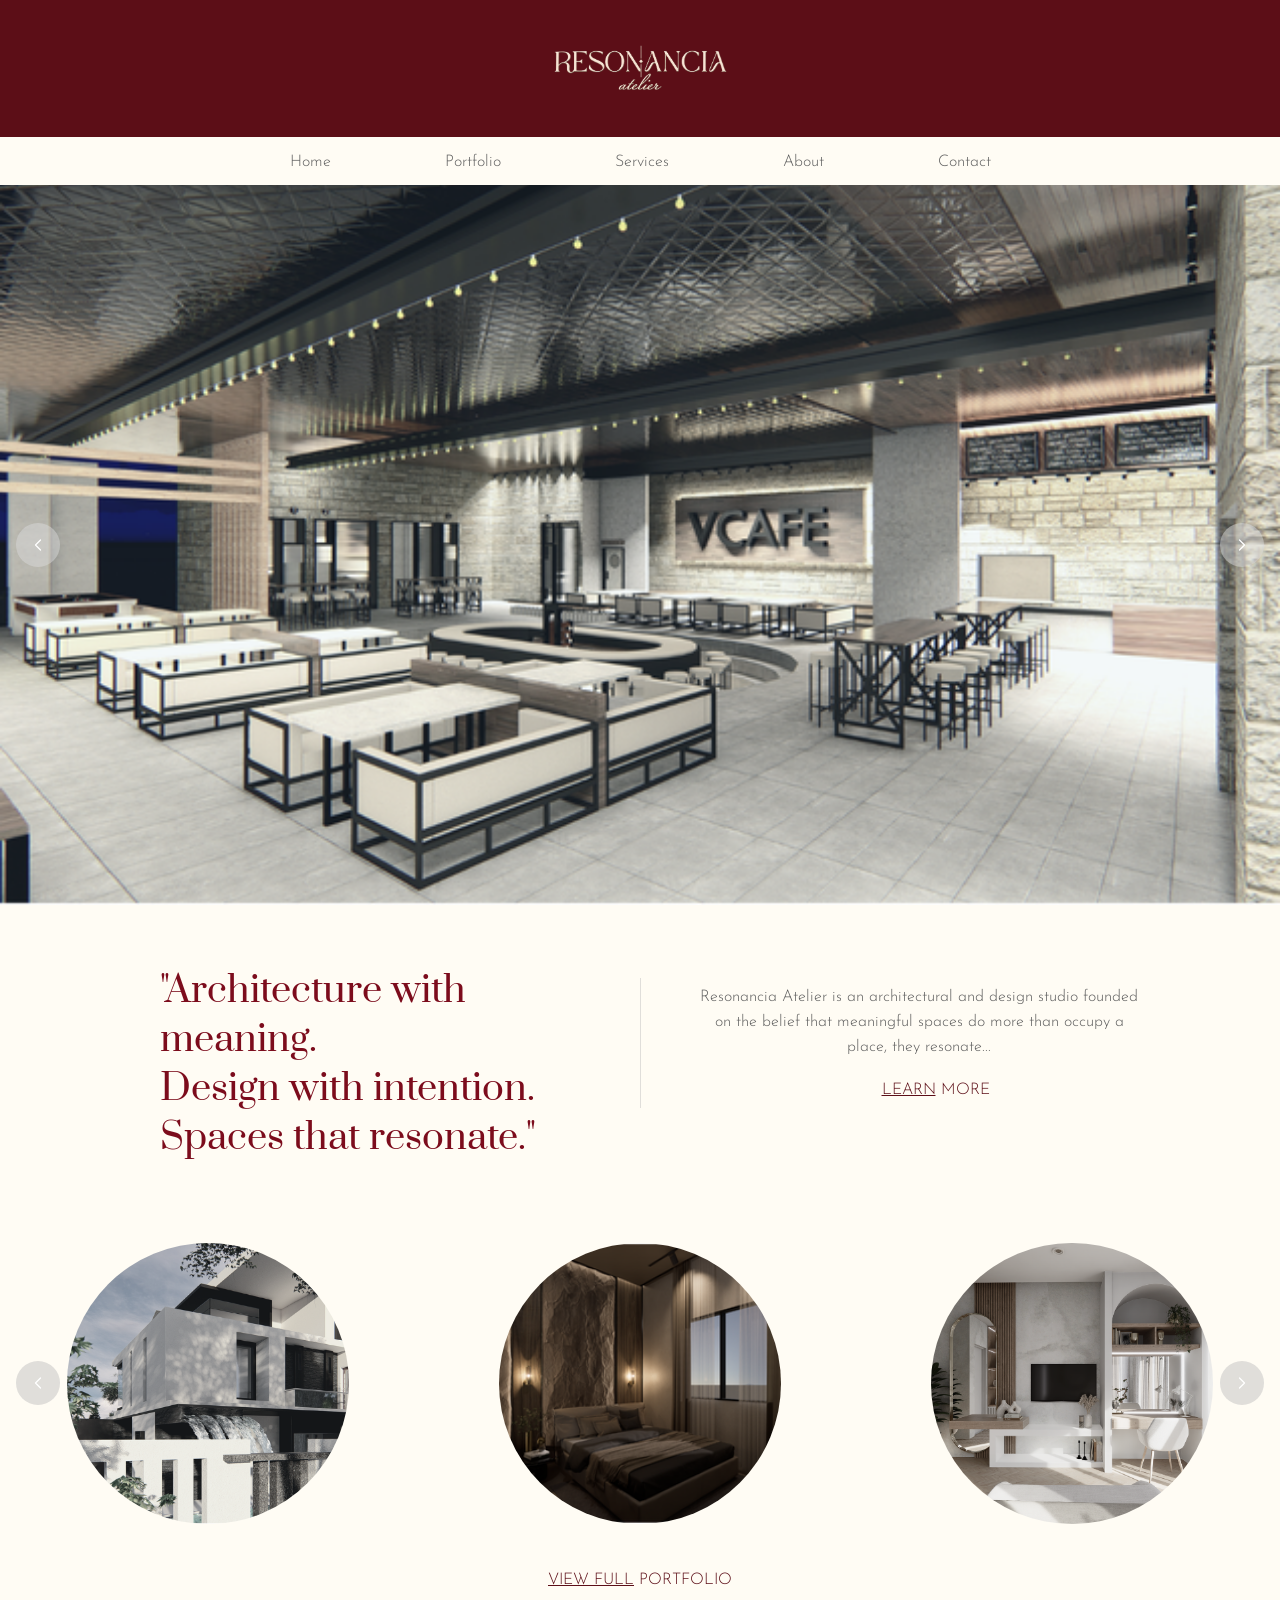
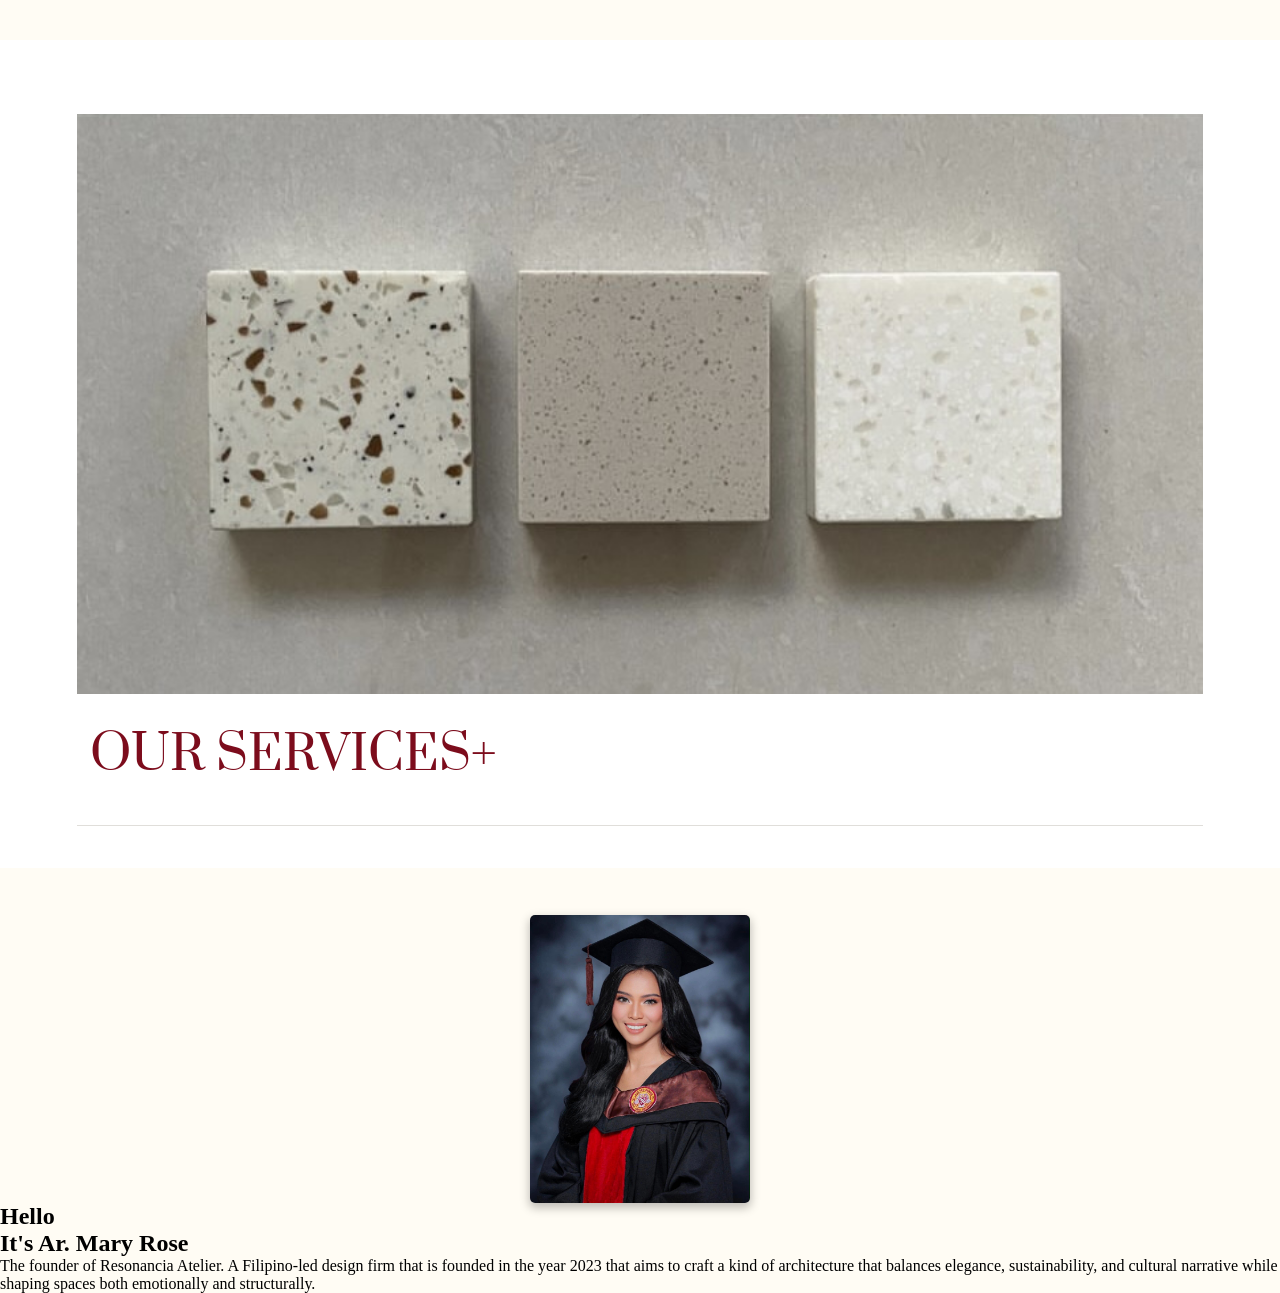
==== index.html @ ed0855c8 "Fix services padding and add index page about section structure" ====
<!DOCTYPE html>
<html lang="en">
  <head>
    <meta charset="UTF-8">
    <meta name="viewport" content="width=device-width, initial-scale=1.0">
    <link rel="preconnect" href="https://fonts.googleapis.com">
    <link rel="preconnect" href="https://fonts.gstatic.com" crossorigin>
    <link href="https://fonts.googleapis.com/css2?family=Josefin+Sans:ital,wght@0,100..700;1,100..700&family=Prata&display=swap" rel="stylesheet">
    <link rel="stylesheet" href="css/styles.css">
    <title>Resonancia Atelier</title>
  </head>
  <body>
      <header class="site-header">
        <div class="header-logo">
          <button class="nav-toggle" id="navToggle" aria-label="Open menu" aria-expanded="false">
            <span class="nav-toggle__bar"></span>
            <span class="nav-toggle__bar"></span>
            <span class="nav-toggle__bar"></span>
          </button>

          <img src="img/logo.png" alt="Resonancia Atelier" class="headerLogo">
        </div>

        <!-- Desktop nav row, hidden on mobile -->
        <nav class="site-nav" aria-label="Main navigation">
          <ul class="navList">
            <li><a href="index.html" aria-current="page">Home</a></li>
            <li><a href="portfolio.html">Portfolio</a></li>
            <li><a href="services.html">Services</a></li>
            <li><a href="about.html">About</a></li>
            <li><a href="contact.html">Contact</a></li>
          </ul>
        </nav>
      </header>

      <!-- Mobile overlay menu, hidden until opened -->
      <div class="mobile-nav" id="mobileNav">
        <button class="mobile-nav__close" id="navClose" aria-label="Close menu">&times;</button>
        <ul class="mobile-nav__list">
          <li><a href="index.html">Home</a></li>
          <li><a href="portfolio.html">Portfolio</a></li>
          <li><a href="services.html">Services</a></li>
          <li><a href="about.html">About</a></li>
          <li><a href="contact.html">Contact</a></li>
        </ul>
      </div>

      <main>
        <!-- Hero section -->
         <section class="hero">
            <div class="hero__slider" id="heroSlider">
              <img src="img/hero1.png" alt="Modern Cafe Design" class="hero__slide hero__slide--active">
              <img src="img/hero2.png" alt="Modern House Outside View" class="hero__slide">
              <img src="img/hero3.png" alt="Modern House Outside View With 3 Cars" class="hero__slide">

              <button class="hero__arrow hero__arrow--prev" id="prevSlide" aria-label="Previous slide">
                <svg viewBox="0 0 24 24" fill="none" xmlns="http://www.w3.org/2000/svg">
                  <path d="M15 18L9 12L15 6" stroke="currentColor" stroke-width="1.5" stroke-linecap="round" stroke-linejoin="round"/>
                </svg>
              </button>

              <button class="hero__arrow hero__arrow--next" id="nextSlide" aria-label="Next slide">
                <svg viewBox="0 0 24 24" fill="none" xmlns="http://www.w3.org/2000/svg">
                  <path d="M9 6L15 12L9 18" stroke="currentColor" stroke-width="1.5" stroke-linecap="round" stroke-linejoin="round"/>
                </svg>
              </button>
            </div>
         </section>

         <!-- About intro section -->
          <section class="aboutIntro">
            <div class="intro__quote">
              <h1>"Architecture with meaning. <br>
                Design with intention. <br>
                Spaces that resonate."</h1>
            </div>
            
            <div class="intro__divider"></div>

            <div class="intro__description">
              <p>Resonancia Atelier is an architectural and design studio founded on the belief that meaningful spaces do more than occupy a place, they resonate...</p>
              <a href="about.html" class="intro__link"><span class="intro__link-underline">Learn</span>&nbsp;More</a>
            </div>
          </section>

          <!-- Main portfolio section -->
           <section class="mainPortfolio">
            <div class="mainPortfolio__slider">
              <button class="mainPortfolio__arrow mainPortfolio__arrow--prev" id="portfolioPrev" aria-label="Previous slide" type="button">
                <svg viewBox="0 0 24 24" fill="none" xmlns="http://www.w3.org/2000/svg" aria-hidden="true">
                  <path d="M15 18L9 12L15 6" stroke="currentColor" stroke-width="1.5" stroke-linecap="round" stroke-linejoin="round"/>
                </svg>
              </button>

              <div class="mainPortfolio__viewport">
                <ul class="mainPortfolio__track">
                  <li class="mainPortfolio__item"><img src="img/mainPortfolio-1.png" alt="Night themed office interior design"></li>
                  <li class="mainPortfolio__item"><img src="img/mainPortfolio-2.png" alt="Modern house exterior design"></li>
                  <li class="mainPortfolio__item"><img src="img/mainPortfolio-3.png" alt="Modern bedroom interior design"></li>
                  <li class="mainPortfolio__item"><img src="img/mainPortfolio-4.png" alt="Daylight master bedroom interior design"></li>
                  <li class="mainPortfolio__item"><img src="img/mainPorfolio-5.png" alt="Daylight kitchen interior design"></li>
                </ul>
              </div>

              <button class="mainPortfolio__arrow mainPortfolio__arrow--next"  id="portfolioNext" aria-label="Next slide" type="button">
                <svg viewBox="0 0 24 24" fill="none" xmlns="http://www.w3.org/2000/svg" aria-hidden="true">
                  <path d="M9 6L15 12L9 18" stroke="currentColor" stroke-width="1.5" stroke-linecap="round" stroke-linejoin="round"/>
                </svg>
              </button>

            </div>

            <div class="mainPortfolio__progress">
              <div class="mainPortfolio__progress-thumb"></div>
            </div>

            <a href="portfolio.html" class="mainPortfolio__link intro__link"><span class="intro__link-underline">View Full</span>&nbsp;Portfolio</a>
           </section>

           <!-- Index services section -->
          <section class="mainServices">
            <div class="mainServicesImageHolder">
              <img src="img/mainServices.png" alt="3 tile designs" class="mainServicesImg">
            </div>

            <div class="mainServicesHeading">
              <h1>OUR SERVICES+</h1>
              <div class="mainServicesLine"></div>
            </div>
          </section>

          <!-- about section -->
          <section class="mainAbout">
            <div class="mainAboutImageHolder">
              <img src="img/maryrosePortrait.jpg" alt="Mary Rose Samson Portrait Photo" class="mainAboutImg">
            </div>

            <div class="mainAbout__content">
              <h1>Hello</h1>
              <h2>It's Ar. Mary Rose</h2>
              <div class="mainAboutline"></div>
              <p>The founder of Resonancia Atelier. A Filipino-led design firm that is founded in the year 2023 that aims to craft a kind of architecture that balances elegance, sustainability, and cultural narrative while shaping spaces both emotionally and structurally.</p>
            </div>
          </section>

      </main>
      <script src="js/main.js"></script>
  </body>
</html>
---- css/styles.css ----
/* local email connecting */
/* another local email connection test */
:root {
  --Primary-Default: #5C0E17;
  --primary-light-hover: #7C0C1C;
  --Background-Secondary: #FFFCF4;
  --Background-Neutral: #F4F4F2;
  --Border-Divider: #E0DEDA;
  --Text-Heading: #7C0C1C;
  --Text-Body: #5C5C5C;
  --font-heading: 'Prata', serif;
  --font-body: 'Josefin Sans', sans-serif;

  --space-sm: 0.5rem;
  --space-md: 1rem;
  --space-lg: 2rem;
}

* {
  margin: 0;
  padding: 0;
  box-sizing: border-box;
}

/* Header */

.header-logo {
  background-color: var(--Primary-Default);
  width: 100%;
  height: 136.5px;
  display: flex;
  justify-content: center;
  align-items: center;
  position: relative; /* so the hamburger button can position against it */
}

.headerLogo {
  width: 180px;
  height: 60px;
  aspect-ratio: 3/1;
}

/* Hamburger button (mobile only) */
.nav-toggle {
  display: flex;
  flex-direction: column;
  justify-content: center;
  gap: 6px;
  width: 22px;
  height: 24px;
  background: none;
  border: none;
  cursor: pointer;
  position: absolute;
  left: 1.5rem;
}

.nav-toggle__bar {
  display: block;
  width: 100%;
  height: 2px;
  background-color: var(--Background-Secondary);
}

/* Desktop nav row: hidden on mobile, shown at tablet+ */
.navList {
  display: none;
  width: 100%;
  height: 48px;
  flex-direction: row;
  gap: 114px;
  justify-content: center;
  align-items: center;
  padding: 10px;
  background-color: var(--Background-Secondary);
}

.navList li {
  list-style-type: none;
}

.navList a {
  text-decoration: none;
  color: var(--Text-Body);
  font-family: var(--font-body);
  font-size: 16px;
  font-style: normal;
  font-weight: 300;
}

/* Mobile overlay menu */
.mobile-nav {
  display: none; /* toggled to flex by JS via .is-open */
  flex-direction: column;
  position: fixed;
  inset: 0;
  background-color: var(--Primary-Default);
  padding: var(--space-md);
  z-index: 100;
}

.mobile-nav.is-open {
  display: flex;
}

.mobile-nav__close {
  align-self: flex-end;
  background: none;
  border: none;
  color: var(--Background-Secondary);
  font-size: 2rem;
  cursor: pointer;
  line-height: 1;
}

.mobile-nav__list {
  list-style: none;
  margin-top: var(--space-md);
  display: flex;
  flex-direction: column;
  gap: var(--space-md);
}

.mobile-nav__list a {
  color: var(--Background-Secondary);
  text-decoration: none;
  font-family: var(--font-body);
  font-size: 1.5rem;
  font-weight: 300;
  border-bottom: 1px solid rgba(255, 252, 244, 0.3);
  padding-bottom: 0.5rem;
  display: block;
}

/* Tablet and Desktop Nav*/
@media (min-width: 768px) {
  .nav-toggle {
    display: none;
  }

  .navList {
    display: flex;
  }

  .mobile-nav {
    display: none !important;
  }
}

/* Hero Section */
.hero {
  display: none;
}

@media (min-width: 768px) {
  .hero {
    display: block;
  }
}

.hero__slider {
  position: relative;
  width: 100%;
  aspect-ratio: 16 / 9;
  overflow: hidden;
}

.hero__slide {
  position: absolute;
  top: 0;
  left: 0;
  width: 100%;
  height: 100%;
  object-fit: cover;
  opacity: 0;
  transition: opacity 0.5s ease;
}

.hero__slide--active {
  opacity: 1;
}

.hero__arrow {
  position: absolute;
  top: 50%;
  transform: translateY(-50%);
  width: 44px;
  height: 44px;
  border: none;
  border-radius: 50%;
  background: #D9D9D980;
  color: #ffffff;
  cursor: pointer;
  display: flex;
  align-items: center;
  justify-content: center;
  transition: background 0.2s ease;
}

.hero__arrow svg {
  width: 20px;
  height: 20px;
}

.hero__arrow--prev { left: var(--space-md); }
.hero__arrow--next { right: var(--space-md); }

.hero__arrow:hover {
  background: rgba(0, 0, 0, 0.55);
}

main {
  background-color: var(--Background-Secondary);
}

/* About Intro section */
.aboutIntro {
  display: grid;
  text-align: center;
}

.intro__quote h1 {
  color: var(--primary-light-hover);
  text-align: center;
  font-family: var(--font-heading);
  font-size: 20px;
  font-style: normal;
  font-weight: 400;
  line-height: normal;
  padding: 66px 42px 42px 43px;
}

.intro__divider {
  display: block;
  width: 290px;
  height: 1px;
  background-color: var(--Border-Divider);
  margin: var(--space-sm) auto;
}

.intro__description p {
  color: var(--Text-Body);
  text-align: center;
  font-family: var(--font-body);
  font-size: 14px;
  font-style: normal;
  font-weight: 300;
  line-height: 25px; 
  padding: 42px 67px 25px 68px;
}

.intro__link {
  display: flex;
  margin-top: var(--space-md);
  font-family: var(--font-body);
  color: var(--Primary-Default);
  text-decoration: none;
  /* letter-spacing: 0.08em; */
  text-transform: uppercase;
  justify-content: center;

  font-size: 12px;
  font-style: normal;
  font-weight: 300;
  line-height: normal;
}

.intro__link-underline {
  text-decoration: underline;
}

@media (min-width: 768px) {

  .intro__quote h1 {
    color: var(--primary-light-hover);
    text-align: center;
    font-size: 36px;
    font-style: normal;
    font-weight: 400;
    line-height: normal;
  }

  .intro__divider {
    width: 507px;
    margin: auto auto;
  }

  .intro__description {
    max-width: 400px;
    margin: 0 auto;
    text-align: center;
  }

  .intro__link {
    font-size: 16px;
  }
}

@media(min-width: 1024px) {
  .aboutIntro {
    margin: 0 auto;
    grid-template-columns: 1fr auto 1fr;
    width: 100%;
    height: 260px;
  }

  .intro__divider {
    width: 1px;
    height: 130px;
    margin-top: 73px;
    display: flex;
    justify-content: center;
  }

  .intro__quote {
    margin: 61px 25px 40px 0;
  }

  .intro__quote h1 {
    font-size: 36px;
    font-style: normal;
    font-weight: 400;
    line-height: normal;
    text-align: left;
    padding: 0 0 0 160px;
  }

  .intro__description {
    max-width: 100%;
    padding: 0;
    margin: 0 auto;
  }  

  .intro__description p {
    font-family: "Josefin Sans";
    font-size: 16px;
    font-style: normal;
    font-weight: 300;
    line-height: 25px; 
    padding: 80px 7rem 32px 5rem;
    width: 100%;
    margin-left: -25px;
  }

  .intro__description a {
    margin: -10px 0 0 241px;
    
    width: 108px;
    height: 17px;
  }

}




/* Main portfolio section */
.mainPortfolio {
  padding: 78px 0 52px 0;
  --portfolio-gap: 35px;
  --portfolio-visible: 2;
}

.mainPortfolio__slider {
  position: relative;
}

.mainPortfolio__viewport {
  overflow-x: auto;
  scroll-snap-type: x mandatory;
  scrollbar-width: none;
}

.mainPortfolio__viewport::-webkit-scrollbar {
  display: none;
}

.mainPortfolio__track {
  display: flex;
  list-style-type: none;
}

.mainPortfolio__item {
  flex: 0 0 100%;
  scroll-snap-align: center;
  display: flex;
  justify-content: center;
}

.mainPortfolio__item img {
  width: 193px;
  height: 189px;
  flex-shrink: 0;
  aspect-ratio: 193/189;
  border-radius: 50%;
  object-fit: cover;
}

.mainPortfolio__arrow {
  display: none;
}

.mainPortfolio__progress {
  height: 2px;
  width: 275px;
  background-color: var(--Border-Divider);
  position: relative;
  margin-top: 78px;
  margin: 78px auto 0 auto;
}

.mainPortfolio__progress-thumb {
  position: absolute;
  top: 0;
  left: 0;
  height: 100%;
  width: 20%;
  background-color: var(--primary-light-hover);
}

.mainPortfolio__link {
  margin-top: 27px;
}

@media (min-width: 768px) {
  .mainPortfolio__viewport {
    overflow: hidden;
    scroll-snap-type: none;
    width: 584px;
    margin: 0 auto;
  }

  .mainPortfolio__track {
    gap: var(--portfolio-gap);
    transition: transform 0.5s ease;
  }

  .mainPortfolio__item {
    flex: 0 0 calc(
      (100% - (var(--portfolio-visible) - 1) * var(--portfolio-gap))
      / var(--portfolio-visible)
    );
  }

  .mainPortfolio__item img {
    width: 100%;
    height: auto;
    aspect-ratio: 1;
    border-radius: 50%;
  }

  .mainPortfolio__arrow {
    position: absolute;
    top: 50%;
    transform: translateY(-50%);
    width: 44px;
    height: 44px;
    border: none;
    border-radius: 50%;
    background: var(--Border-Divider);
    color: #ffffff;
    cursor: pointer;
    display: flex;
    align-items: center;
    justify-content: center;
    transition: background 0.2s ease;
  }

  .mainPortfolio__arrow svg {
    width: 20px;
    height: 20px;
  }

  .mainPortfolio__arrow--prev { left: var(--space-md); }
  .mainPortfolio__arrow--next { right: var(--space-md); }

  .mainPortfolio__progress {
    display: none;
  }

  .mainPortfolio__link {
    margin-top: 84px;
  }
  
}

@media (min-width: 1024px) {
  .mainPortfolio {
    --portfolio-visible: 3;
    --portfolio-gap: 150px;
  }

  .mainPortfolio__viewport {
    width: 100%;
    max-width: 1146px;
    margin: 0 auto;
  }

  .mainPortfolio__link {
    margin-top: 48px;
  }
}

/* Main services section */
.mainServices {
  background-color: white;
  width: 100%;
  padding-bottom: 40px;
}

.mainServicesImageHolder {
  display: flex;
  justify-content: center;
  align-items: center;
  padding-top: 41px;
}

.mainServicesImg {
  width: 301.898px;
  height: 155.324px;
  aspect-ratio: 138/71;
  margin: 0 auto;
}

.mainServicesHeading {
  margin-top: 8.25px;
}

.mainServicesHeading h1 {
  color: var(--Text-Heading);
  font-family: var(--font-heading);
  font-size: 24px;
  font-style: normal;
  font-weight: 400;
  line-height: normal;
  margin-left: 36.22px;
  text-transform: capitalize;
}

.mainServicesLine {
  display: block;
  margin: 20px auto 0 auto;
  background-color: var(--Border-Divider);
  width: 301px;
  height: 1px;
}

@media (min-width: 768px) {
  .mainServices {
    padding-bottom: 42px;
  }

  .mainServicesImageHolder {
    padding-top: 42px;
  }

  .mainServicesImg {
    width: 88%;
    height: 88%;
  }

  .mainServicesHeading {
    margin-top: 28px;
  }

  .mainServicesHeading h1 {
    margin-left: 60px;
    font-size: 36px;
  }

  .mainServicesLine {
    width: 88%;
  }
}

@media (min-width: 1024px) {
  .mainServices {
    margin-bottom: 47px;
  }

  .mainServicesImageHolder {
    padding-top: 74px;
  }

  .mainServicesImg {
    width: 88%;
    height: 88%;
  }

  .mainServicesHeading h1 {
    margin-left: 90px;
    font-size: 48px;
  }

  .mainServicesLine {
    width: 88%;
    margin-top: 38px;
  }
}

/* Main About section */
.mainAbout {
  display: flex;
  flex-direction: column;
  margin-top: 40px;
}

.mainAboutImageHolder {
  display: flex;
  justify-content: center;
}

.mainAboutImg {
  width: 220px;
  height: 288px;
  border-radius: 5px;
  box-shadow: 0 4px 9.1px 1px rgba(0, 0, 0, 0.25);
}
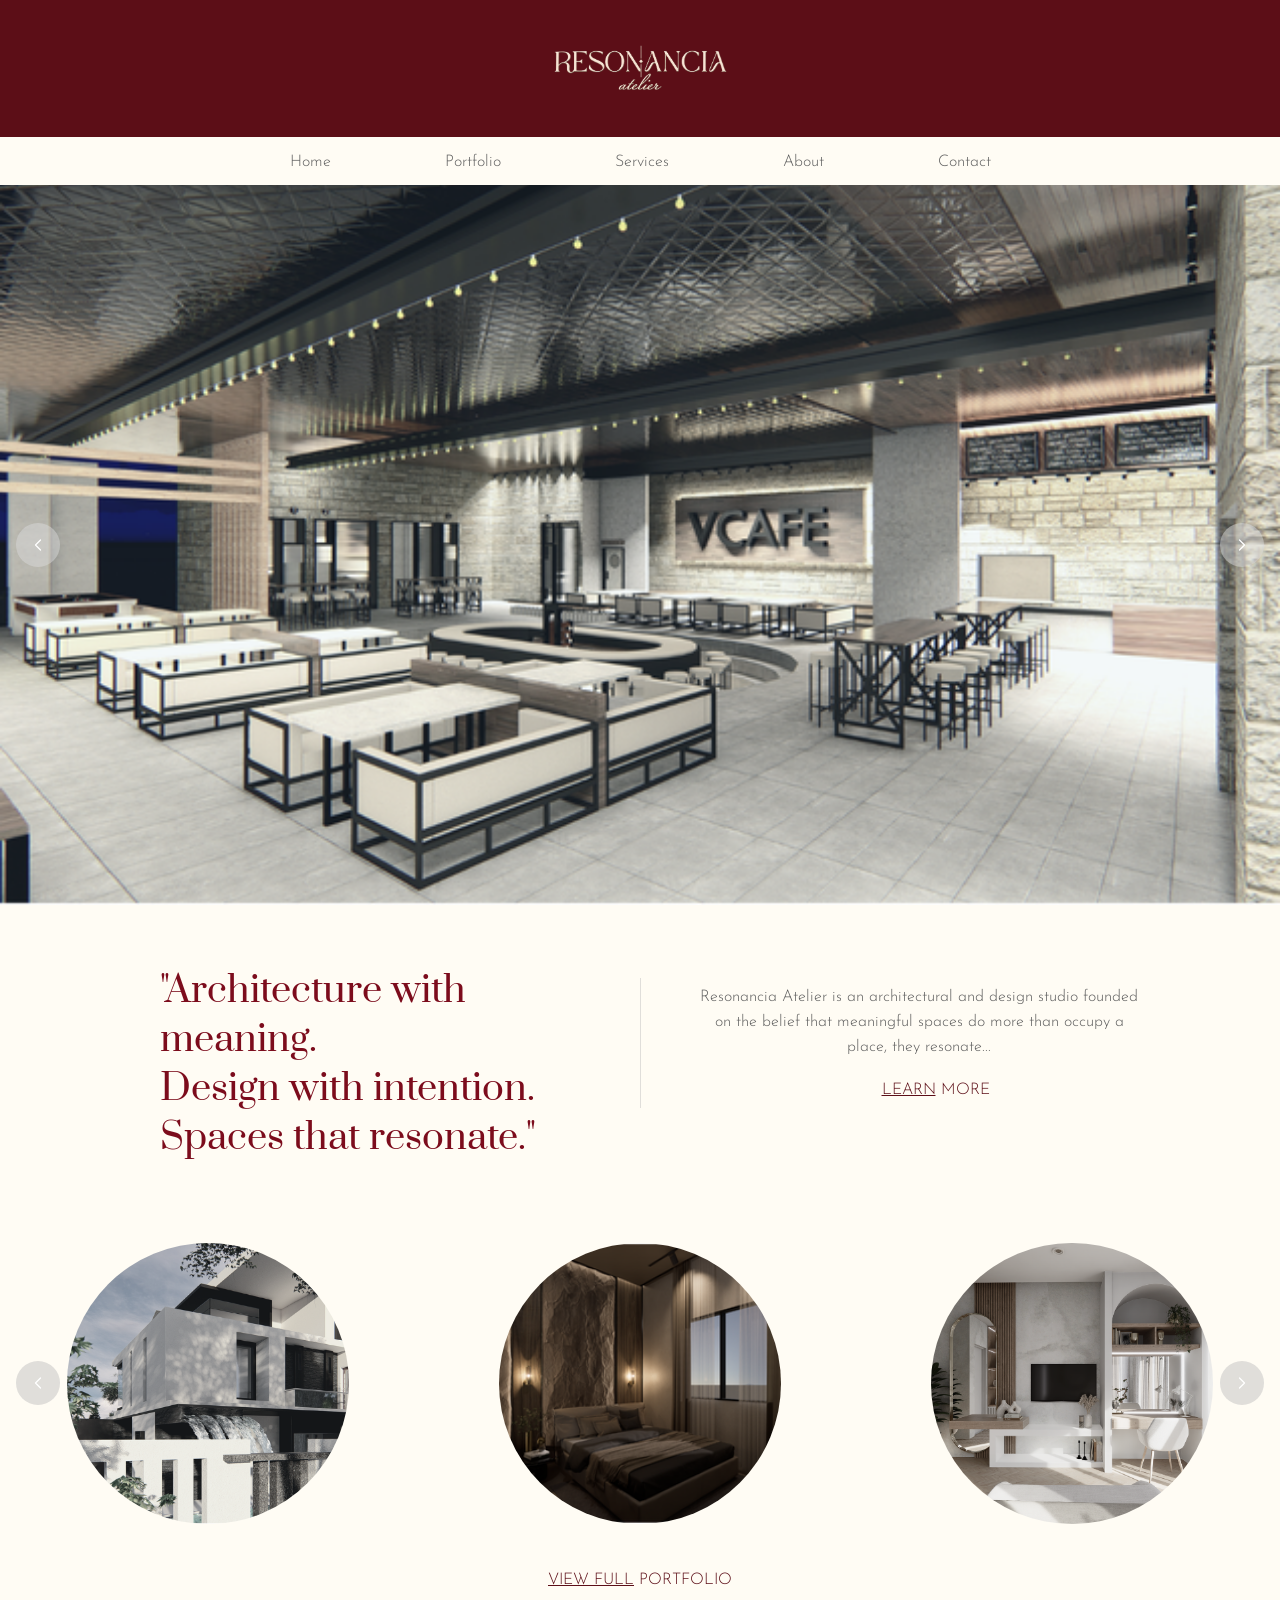
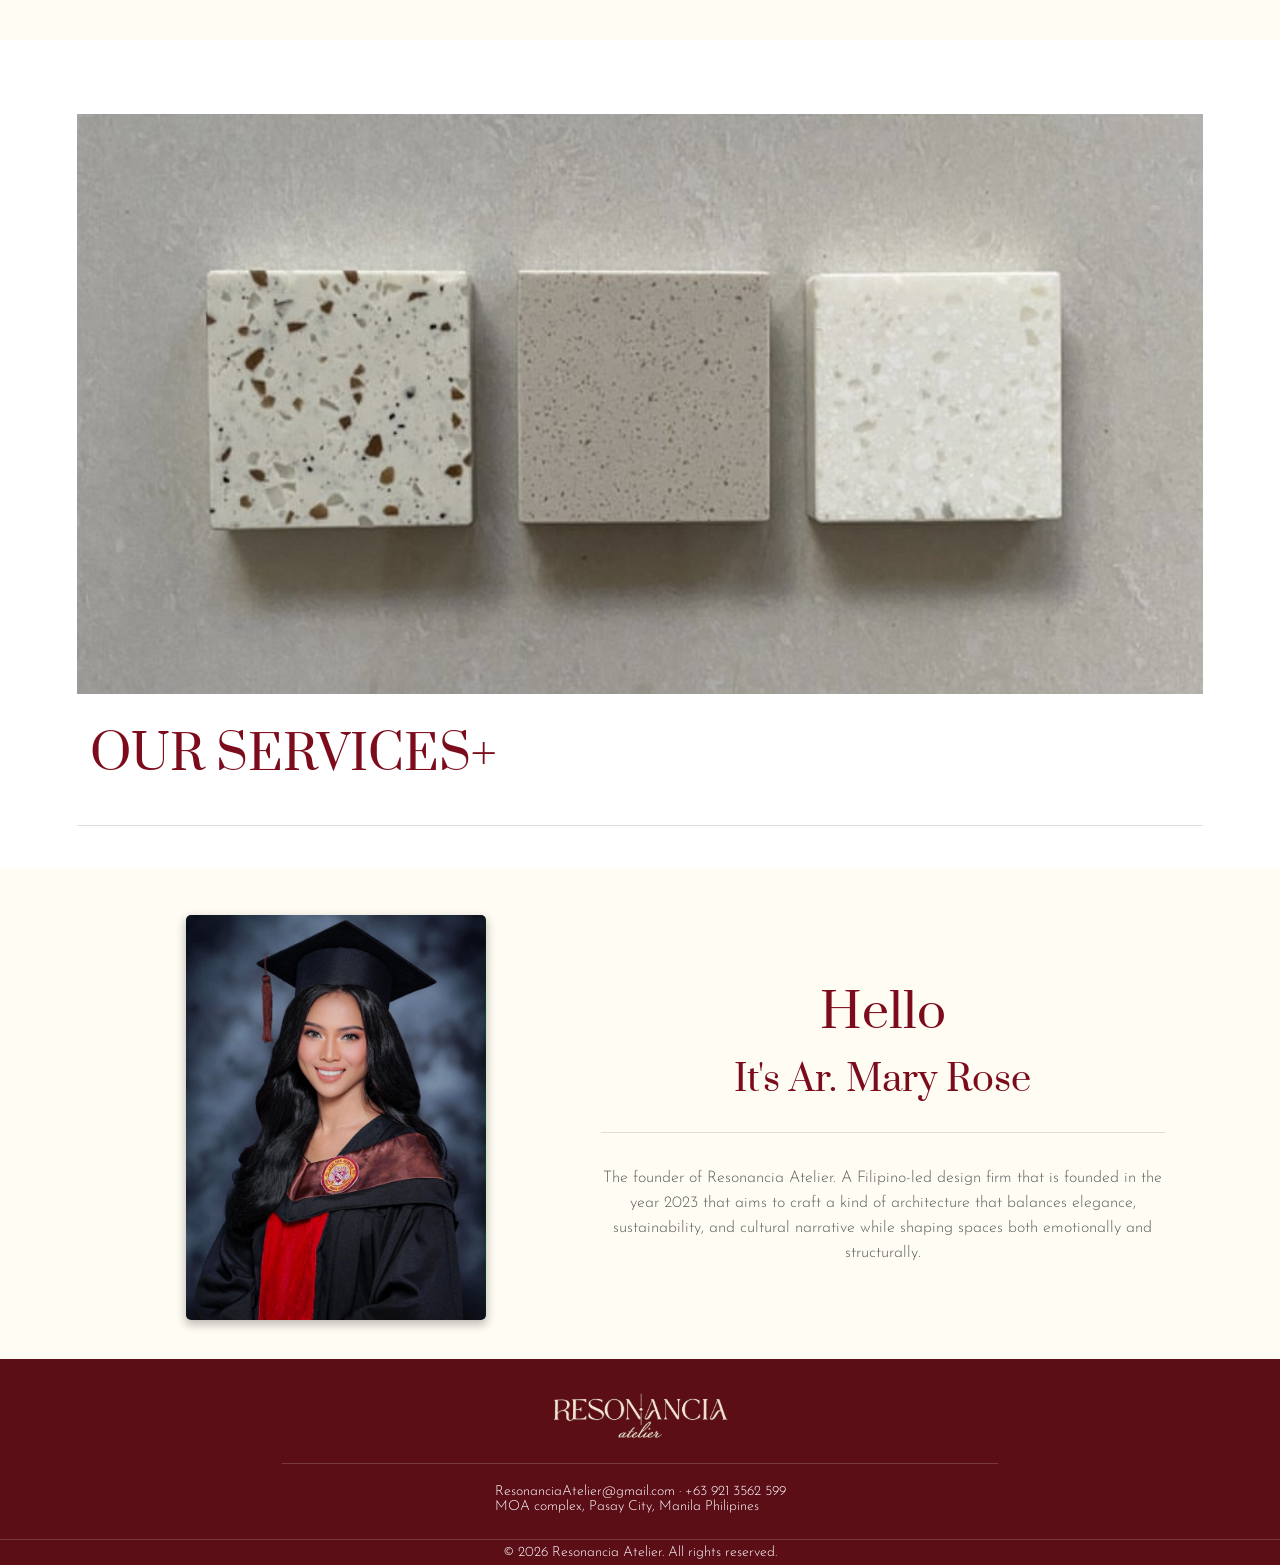
==== commit ca7b522b: "Add footer html structure and styling for mobile view" ====
--- a/index.html
+++ b/index.html
@@ -143,6 +143,34 @@
             </div>
           </section>
 
+          <!-- Footer -->
+           <footer class="footer">
+              <img src="img/logo.png" alt="Resonancia Atelier" class="siteFooter__logo">
+
+            <nav class="siteFooter__nav">
+              <ul class="siteFooter__navList">
+                <li><a href="index.html" aria-current="page">Home</a></li>
+                <li><a href="portfolio.html">Portfolio</a></li>
+                <li><a href="services.html">Services</a></li>
+                <li><a href="about.html">About</a></li>
+                <li><a href="contact.html">Contact</a></li>
+              </ul>
+            </nav>
+
+            <div class="siteFooter__divider"></div>
+
+            <address class="siteFooter__contact">
+              <p class="siteFooter__contactLine">
+                <a href="mailto:ResonanciaAtelier@gmail.com">ResonanciaAtelier@gmail.com</a>
+                <span class="siteFooter__dot"> · </span>
+                <a href="tel:+63 921 3562 599">+63 921 3562 599</a>
+              </p>
+              <p class="siteFooter__location">MOA complex, Pasay City, Manila Philipines</p>
+            </address>
+
+            <div class="siteFooter__divider2"></div>
+            <p class="siteFooter__copyright">© 2026 Resonancia Atelier. All rights reserved.</p>
+           </footer>
       </main>
       <script src="js/main.js"></script>
   </body>
--- a/css/styles.css
+++ b/css/styles.css
@@ -602,7 +602,7 @@
 .mainAbout {
   display: flex;
   flex-direction: column;
-  margin-top: 40px;
+  margin-top: 46px;
 }
 
 .mainAboutImageHolder {
@@ -615,4 +615,179 @@
   height: 288px;
   border-radius: 5px;
   box-shadow: 0 4px 9.1px 1px rgba(0, 0, 0, 0.25);
+}
+
+.mainAbout__content {
+  text-align: center;
+  margin-top: 42px;
+}
+
+.mainAbout__content h1 {
+  color: var(--Text-Heading);
+  font-family: var(--font-heading);
+  font-size: 36px;
+  font-style: normal;
+  font-weight: 400;
+  line-height: normal;
+}
+
+.mainAbout__content h2 {
+  padding-top: 23px;
+  color: var(--Text-Heading);
+  font-family: var(--font-heading);
+  font-size: 24px;
+  font-style: normal;
+  font-weight: 400;
+  line-height: normal;
+}
+
+.mainAboutline {
+  background-color: var(--Border-Divider);
+  height: 1px;
+  width: 80%;
+  display: block;
+  margin: 34px auto 0 auto;
+}
+
+.mainAbout__content p {
+  color: var(--Text-Body);
+  text-align: center;
+  font-family: var(--font-body);
+  font-size: 14px;
+  font-style: normal;
+  font-weight: 300;
+  line-height: 25px;
+  padding: 29px 45px 30px 48px;
+}
+
+/* Main About tablet viewport */
+@media (min-width: 768px) {
+  .mainAbout {
+    display: flex;
+    flex-direction: row;
+    margin-top: 99.76px;
+    padding-bottom: 98.72px;
+  }
+
+  .mainAboutImageHolder {
+    padding-left: 66.47px;
+  }
+
+  .mainAboutImg {
+    width: 247.73px;
+    height: 324.523px;
+  }
+
+  .mainAbout__content {
+    margin-top: 0;
+  }
+
+  .mainAbout__content h1 {
+    font-size: 48px;
+  }
+
+  .mainAbout__content h2 {
+    font-size: 36px;
+    padding-top: 30px;
+  }
+
+  .mainAboutline {
+    width: 66%;
+    margin-top: 25px;
+  }
+
+  .mainAbout__content p {
+    padding: 15px 29px 0 50.8px;
+    display: flex;
+    flex-direction: column;
+    justify-content: center;
+    font-size: 16px;
+  }
+}
+
+@media (min-width: 1024px) {
+  .mainAbout {
+    display: flex;
+    flex-direction: row;
+    margin-top: 39.69px;
+    padding-bottom: 38.65px;
+  }
+
+  .mainAboutImageHolder {
+    padding-left: 185.75px;
+  }
+
+  .mainAboutImg {
+    width: 300px;
+    height: 405px;  
+  }
+
+  .mainAbout__content {
+    margin-top: 65px;
+  }
+
+  .mainAboutline {
+    width: 71%;
+    margin-top: 28px;
+  }
+
+  .mainAbout__content h2 {
+    padding-top: 10px;
+  }
+
+  .mainAbout__content p {
+    padding: 33px 14% 0 14%;
+  }
+}
+
+/* Footer section */
+footer {
+  background-color: var(--Primary-Default);
+  display: flex;
+  flex-direction: column;
+  align-items: center;
+}
+
+.siteFooter__logo {
+  width: 181.777px;
+  height: 60.592px;
+  margin-top: 27px;
+}
+
+.siteFooter__nav {
+  display: none;
+}
+
+.siteFooter__divider {
+  width: 56%;
+  height: 1px;
+  background-color: var(--Border-Divider);
+  opacity: 0.2;
+  margin-top: 17px;
+  margin-bottom: 20px;
+}
+
+.siteFooter__contactLine a, .siteFooter__contact p, .siteFooter__copyright {
+  color: #ffffff;
+  text-decoration: none;
+  font-family: var(--font-body);
+  font-size: 14px;
+  font-style: normal;
+  font-weight: 300;
+  line-height: normal;
+}
+
+.siteFooter__contact {
+  padding-bottom: 25px;
+}
+
+.siteFooter__divider2 {
+  width: 100%;
+  height: 1px;
+  opacity: 0.2;
+  background-color: var(--Border-Divider);
+}
+
+.siteFooter__copyright {
+  padding: 5px;
 }
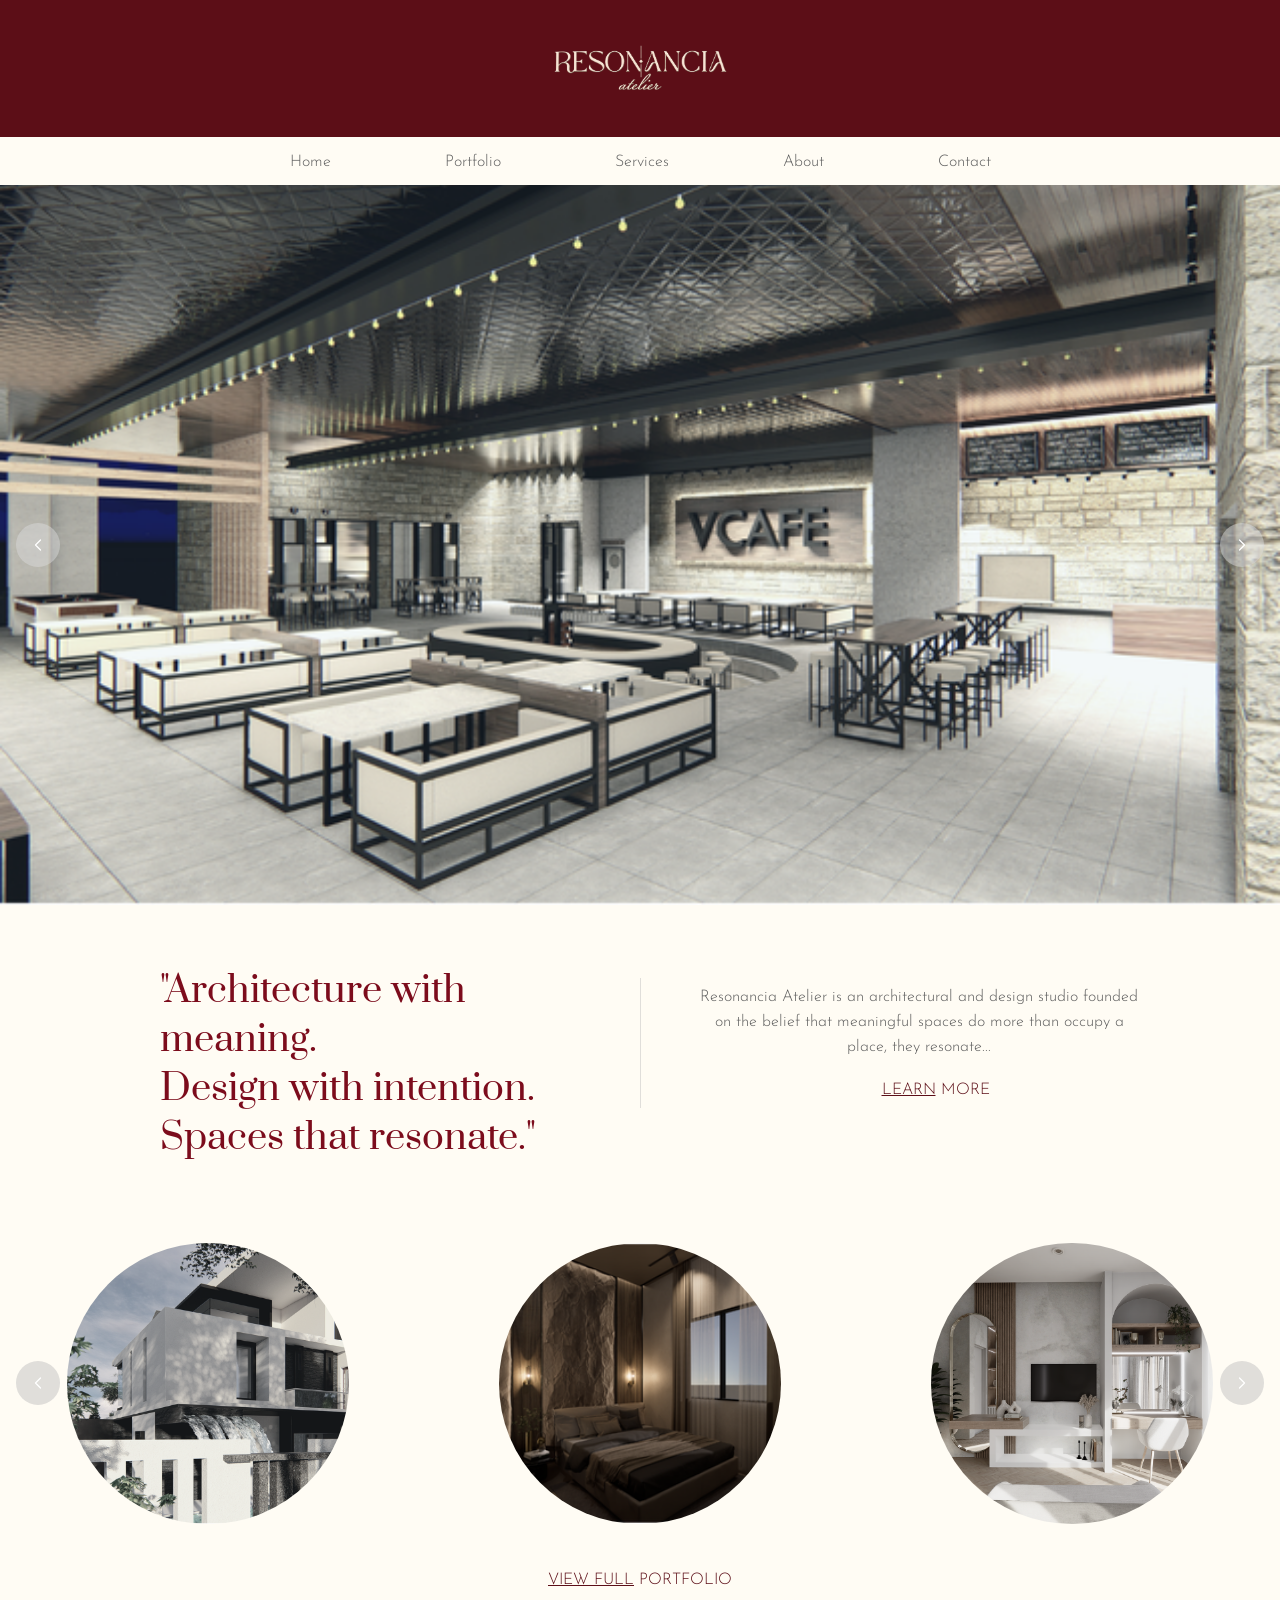
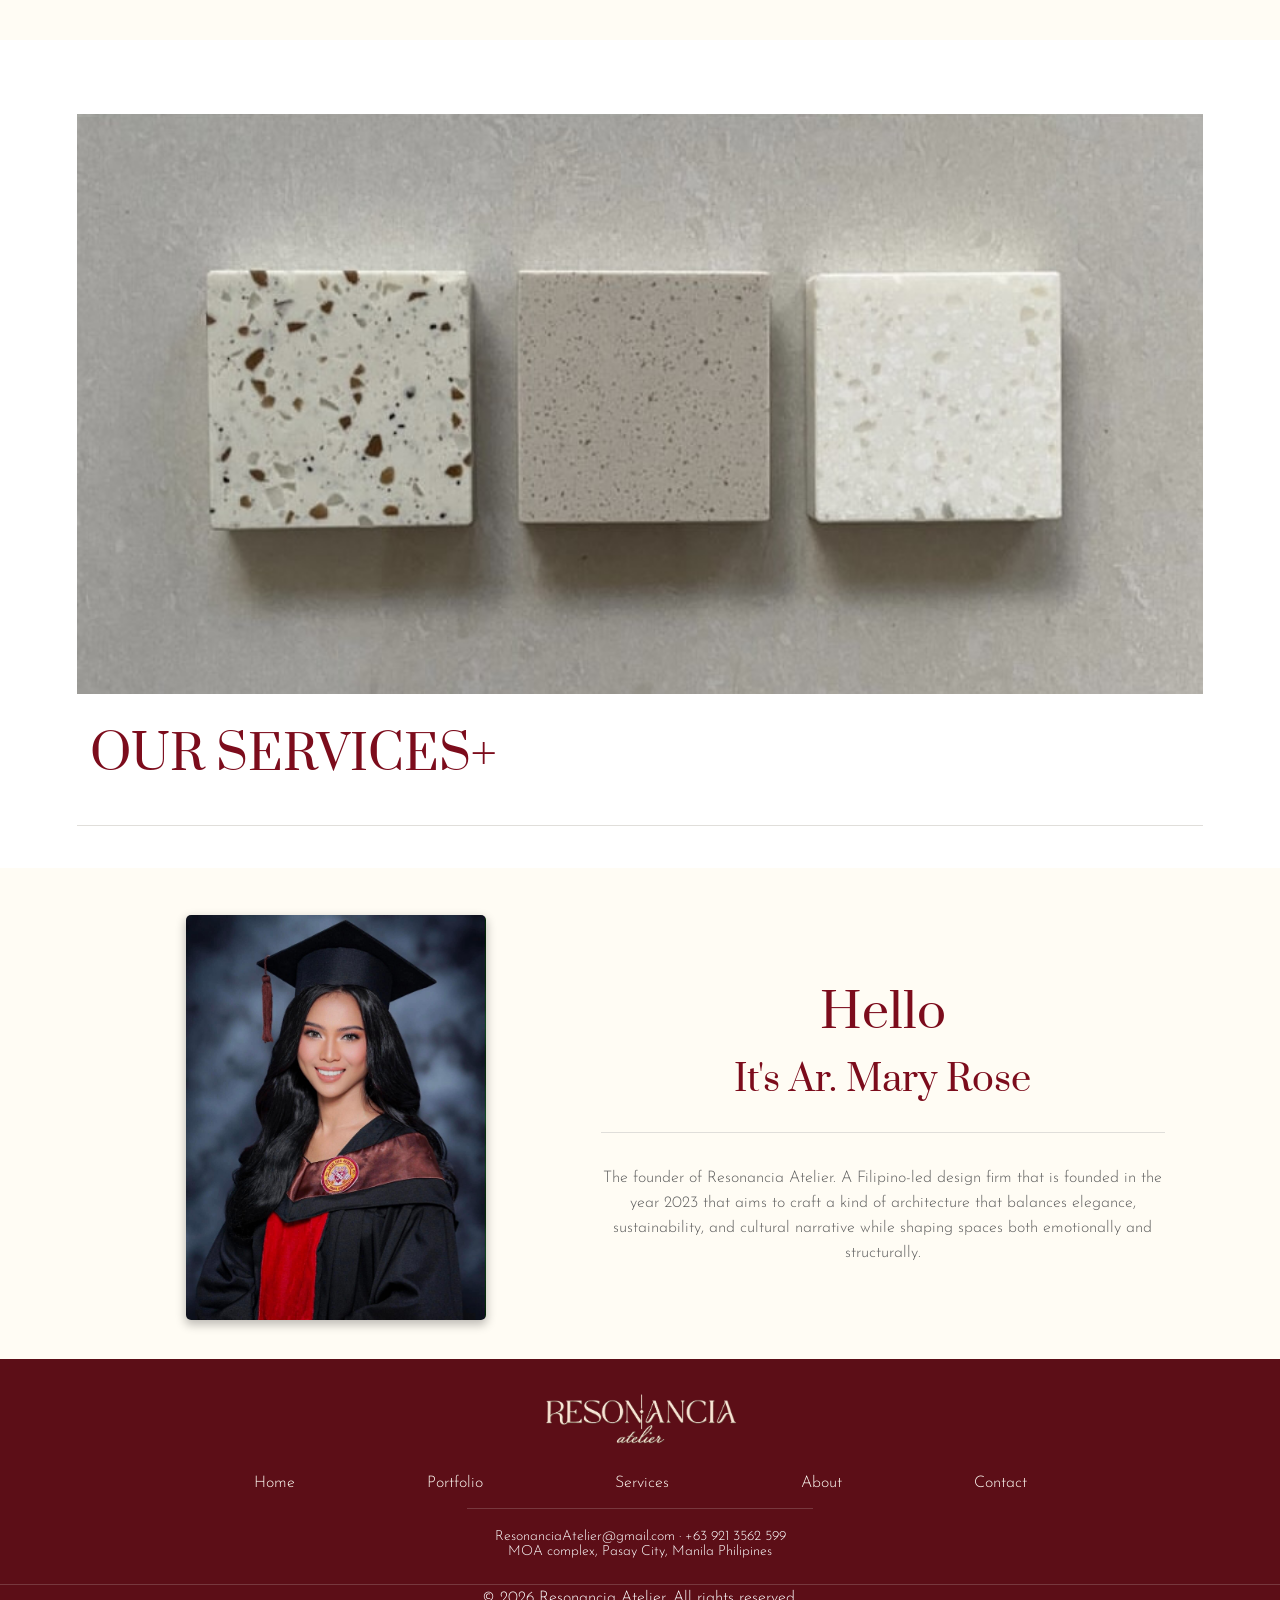
==== commit 7ed8c780: "Add header and footer structure for all pages" ====
--- a/index.html
+++ b/index.html
@@ -142,36 +142,37 @@
               <p>The founder of Resonancia Atelier. A Filipino-led design firm that is founded in the year 2023 that aims to craft a kind of architecture that balances elegance, sustainability, and cultural narrative while shaping spaces both emotionally and structurally.</p>
             </div>
           </section>
+      </main>
 
-          <!-- Footer -->
-           <footer class="footer">
-              <img src="img/logo.png" alt="Resonancia Atelier" class="siteFooter__logo">
+      <!-- Footer -->
+      <footer class="footer">
+        <img src="img/logo.png" alt="Resonancia Atelier" class="siteFooter__logo">
 
-            <nav class="siteFooter__nav">
-              <ul class="siteFooter__navList">
-                <li><a href="index.html" aria-current="page">Home</a></li>
-                <li><a href="portfolio.html">Portfolio</a></li>
-                <li><a href="services.html">Services</a></li>
-                <li><a href="about.html">About</a></li>
-                <li><a href="contact.html">Contact</a></li>
-              </ul>
-            </nav>
+      <nav class="siteFooter__nav">
+        <ul class="siteFooter__navList">
+          <li><a href="index.html" aria-current="page">Home</a></li>
+          <li><a href="portfolio.html">Portfolio</a></li>
+          <li><a href="services.html">Services</a></li>
+          <li><a href="about.html">About</a></li>
+          <li><a href="contact.html">Contact</a></li>
+        </ul>
+      </nav>
 
-            <div class="siteFooter__divider"></div>
+      <div class="siteFooter__divider"></div>
 
-            <address class="siteFooter__contact">
-              <p class="siteFooter__contactLine">
-                <a href="mailto:ResonanciaAtelier@gmail.com">ResonanciaAtelier@gmail.com</a>
-                <span class="siteFooter__dot"> · </span>
-                <a href="tel:+63 921 3562 599">+63 921 3562 599</a>
-              </p>
-              <p class="siteFooter__location">MOA complex, Pasay City, Manila Philipines</p>
-            </address>
+      <address class="siteFooter__contact">
+        <p class="siteFooter__contactLine">
+          <a href="mailto:ResonanciaAtelier@gmail.com">ResonanciaAtelier@gmail.com</a>
+          <span class="siteFooter__dot"> · </span>
+          <a href="tel:+63 921 3562 599">+63 921 3562 599</a>
+        </p>
+        <p class="siteFooter__location">MOA complex, Pasay City, Manila Philipines</p>
+      </address>
 
-            <div class="siteFooter__divider2"></div>
-            <p class="siteFooter__copyright">© 2026 Resonancia Atelier. All rights reserved.</p>
-           </footer>
-      </main>
+      <div class="siteFooter__divider2"></div>
+      <p class="siteFooter__copyright">© 2026 Resonancia Atelier. All rights reserved.</p>
+      </footer>
+
       <script src="js/main.js"></script>
   </body>
 </html>
--- a/css/styles.css
+++ b/css/styles.css
@@ -775,6 +775,7 @@
   font-style: normal;
   font-weight: 300;
   line-height: normal;
+  text-align: center;
 }
 
 .siteFooter__contact {
@@ -790,4 +791,61 @@
 
 .siteFooter__copyright {
   padding: 5px;
+  display: flex;
+  justify-content: center;
+  align-items: center;
+}
+
+@media (min-width: 768px) {
+  .siteFooter__logo {
+    width: 145px;
+    height: 48px;
+  }
+
+  .siteFooter__nav {
+    display:block;
+    margin-top: 21px;
+  }
+  
+  .siteFooter__navList {
+    display: flex;
+    gap: 60px;
+  }
+
+  .siteFooter__navList li {
+    list-style-type: none;
+  }
+
+  .siteFooter__navList a {
+    color: var(--Background-Secondary);
+    font-family: var(--font-body);
+    font-size: 16px;
+    font-style: normal;
+    font-weight: 300;
+    line-height: normal;
+    text-decoration: none;
+  }
+
+  .siteFooter__divider {
+    width: 26%;
+  }
+
+  .siteFooter__copyright {
+    font-size: 16px;
+  }
+}
+
+@media (min-width: 1024px){
+  .siteFooter__logo {
+    width: 199px;
+    height: 66px;
+  }
+
+  .siteFooter__navList {
+    gap: 132px;
+  }
+
+  .siteFooter__divider {
+    width: 27%;
+  }
 }
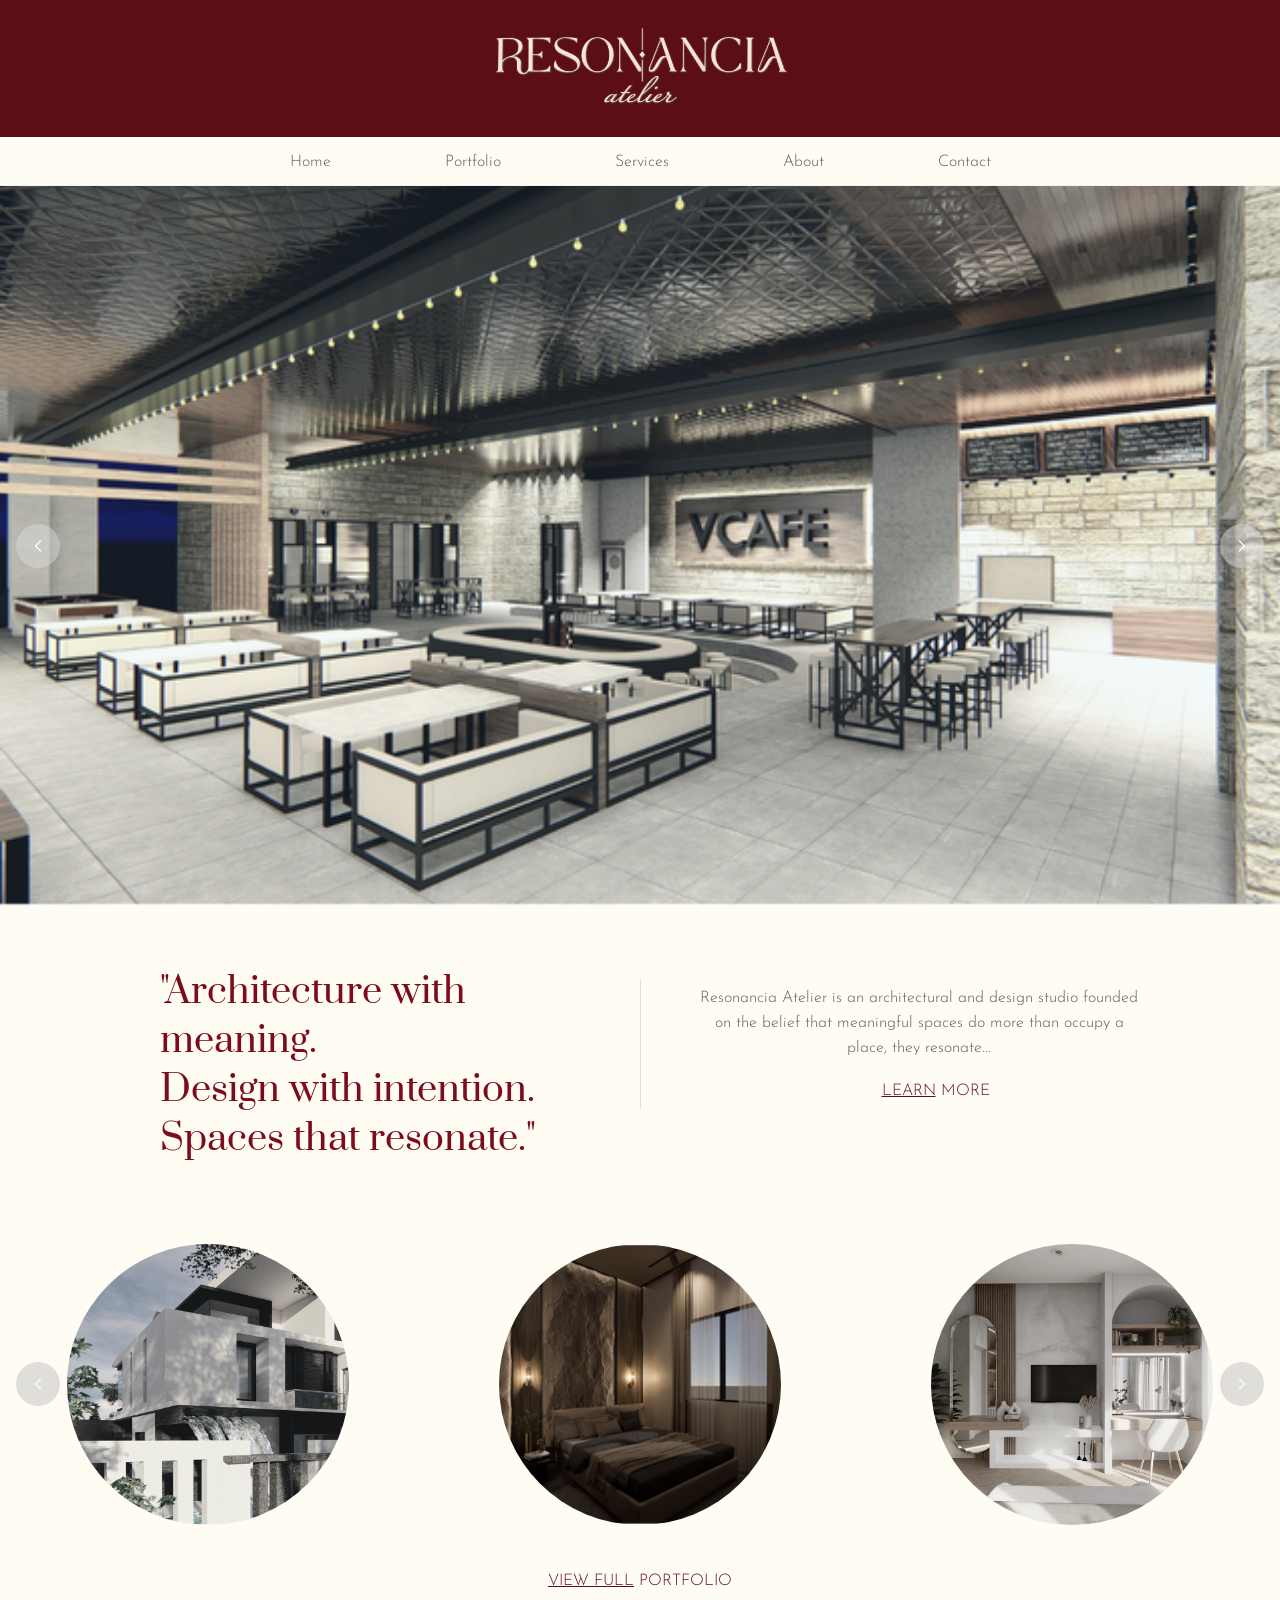
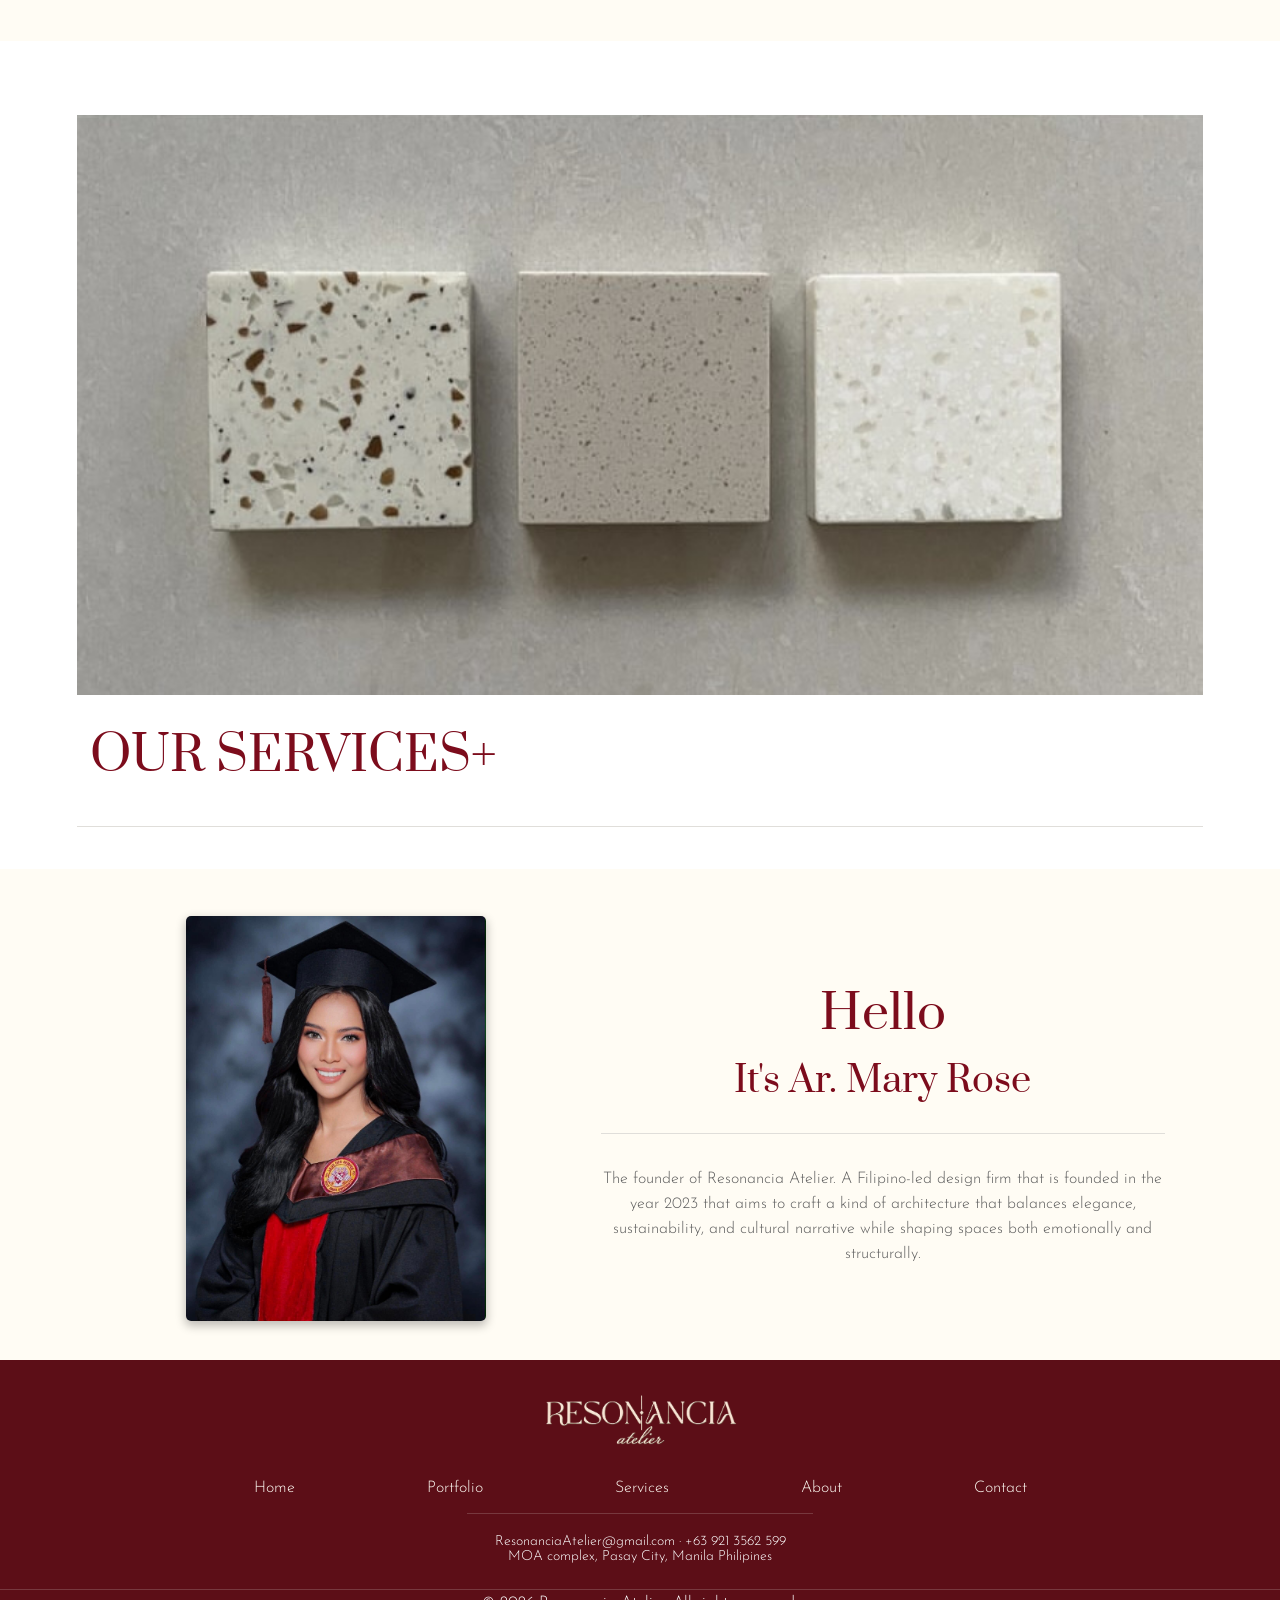
==== commit 366b9d04: "Adding link to header and footer logo" ====
--- a/index.html
+++ b/index.html
@@ -18,7 +18,7 @@
             <span class="nav-toggle__bar"></span>
           </button>
 
-          <img src="img/logo.png" alt="Resonancia Atelier" class="headerLogo">
+          <a href="index.html"><img src="img/logo.png" alt="Resonancia Atelier" class="headerLogo"></a>
         </div>
 
         <!-- Desktop nav row, hidden on mobile -->
@@ -146,7 +146,7 @@
 
       <!-- Footer -->
       <footer class="footer">
-        <img src="img/logo.png" alt="Resonancia Atelier" class="siteFooter__logo">
+       <a href="index.html"><img src="img/logo.png" alt="Resonancia Atelier" class="siteFooter__logo"></a>
 
       <nav class="siteFooter__nav">
         <ul class="siteFooter__navList">
@@ -164,7 +164,7 @@
         <p class="siteFooter__contactLine">
           <a href="mailto:ResonanciaAtelier@gmail.com">ResonanciaAtelier@gmail.com</a>
           <span class="siteFooter__dot"> · </span>
-          <a href="tel:+63 921 3562 599">+63 921 3562 599</a>
+          <a href="tel:+639213562599">+63 921 3562 599</a>
         </p>
         <p class="siteFooter__location">MOA complex, Pasay City, Manila Philipines</p>
       </address>
--- a/css/styles.css
+++ b/css/styles.css
@@ -1,455 +1,206 @@
-/* local email connecting */
-/* another local email connection test */
-:root {
-  --Primary-Default: #5C0E17;
-  --primary-light-hover: #7C0C1C;
-  --Background-Secondary: #FFFCF4;
-  --Background-Neutral: #F4F4F2;
-  --Border-Divider: #E0DEDA;
-  --Text-Heading: #7C0C1C;
-  --Text-Body: #5C5C5C;
-  --font-heading: 'Prata', serif;
-  --font-body: 'Josefin Sans', sans-serif;
-
-  --space-sm: 0.5rem;
-  --space-md: 1rem;
-  --space-lg: 2rem;
-}
-
-* {
-  margin: 0;
-  padding: 0;
-  box-sizing: border-box;
-}
-
-/* Header */
-
-.header-logo {
-  background-color: var(--Primary-Default);
-  width: 100%;
-  height: 136.5px;
-  display: flex;
-  justify-content: center;
-  align-items: center;
-  position: relative; /* so the hamburger button can position against it */
-}
-
-.headerLogo {
-  width: 180px;
-  height: 60px;
-  aspect-ratio: 3/1;
-}
-
-/* Hamburger button (mobile only) */
-.nav-toggle {
-  display: flex;
-  flex-direction: column;
-  justify-content: center;
-  gap: 6px;
-  width: 22px;
-  height: 24px;
-  background: none;
-  border: none;
-  cursor: pointer;
-  position: absolute;
-  left: 1.5rem;
-}
-
-.nav-toggle__bar {
-  display: block;
-  width: 100%;
-  height: 2px;
-  background-color: var(--Background-Secondary);
-}
-
-/* Desktop nav row: hidden on mobile, shown at tablet+ */
-.navList {
-  display: none;
-  width: 100%;
-  height: 48px;
-  flex-direction: row;
-  gap: 114px;
-  justify-content: center;
-  align-items: center;
-  padding: 10px;
-  background-color: var(--Background-Secondary);
-}
-
-.navList li {
-  list-style-type: none;
-}
-
-.navList a {
-  text-decoration: none;
-  color: var(--Text-Body);
-  font-family: var(--font-body);
-  font-size: 16px;
-  font-style: normal;
-  font-weight: 300;
-}
-
-/* Mobile overlay menu */
-.mobile-nav {
-  display: none; /* toggled to flex by JS via .is-open */
-  flex-direction: column;
-  position: fixed;
-  inset: 0;
-  background-color: var(--Primary-Default);
-  padding: var(--space-md);
-  z-index: 100;
-}
-
-.mobile-nav.is-open {
-  display: flex;
-}
-
-.mobile-nav__close {
-  align-self: flex-end;
-  background: none;
-  border: none;
-  color: var(--Background-Secondary);
-  font-size: 2rem;
-  cursor: pointer;
-  line-height: 1;
-}
-
-.mobile-nav__list {
-  list-style: none;
-  margin-top: var(--space-md);
-  display: flex;
-  flex-direction: column;
-  gap: var(--space-md);
-}
-
-.mobile-nav__list a {
-  color: var(--Background-Secondary);
-  text-decoration: none;
-  font-family: var(--font-body);
-  font-size: 1.5rem;
-  font-weight: 300;
-  border-bottom: 1px solid rgba(255, 252, 244, 0.3);
-  padding-bottom: 0.5rem;
-  display: block;
-}
-
-/* Tablet and Desktop Nav*/
-@media (min-width: 768px) {
-  .nav-toggle {
-    display: none;
-  }
-
-  .navList {
-    display: flex;
-  }
-
-  .mobile-nav {
-    display: none !important;
-  }
-}
-
-/* Hero Section */
-.hero {
-  display: none;
-}
-
-@media (min-width: 768px) {
-  .hero {
-    display: block;
-  }
-}
-
-.hero__slider {
-  position: relative;
-  width: 100%;
-  aspect-ratio: 16 / 9;
-  overflow: hidden;
-}
-
-.hero__slide {
-  position: absolute;
-  top: 0;
-  left: 0;
-  width: 100%;
-  height: 100%;
-  object-fit: cover;
-  opacity: 0;
-  transition: opacity 0.5s ease;
-}
-
-.hero__slide--active {
-  opacity: 1;
-}
-
-.hero__arrow {
-  position: absolute;
-  top: 50%;
-  transform: translateY(-50%);
-  width: 44px;
-  height: 44px;
-  border: none;
-  border-radius: 50%;
-  background: #D9D9D980;
-  color: #ffffff;
-  cursor: pointer;
-  display: flex;
-  align-items: center;
-  justify-content: center;
-  transition: background 0.2s ease;
-}
-
-.hero__arrow svg {
-  width: 20px;
-  height: 20px;
-}
-
-.hero__arrow--prev { left: var(--space-md); }
-.hero__arrow--next { right: var(--space-md); }
-
-.hero__arrow:hover {
-  background: rgba(0, 0, 0, 0.55);
-}
-
-main {
-  background-color: var(--Background-Secondary);
-}
-
-/* About Intro section */
-.aboutIntro {
-  display: grid;
-  text-align: center;
-}
-
-.intro__quote h1 {
-  color: var(--primary-light-hover);
-  text-align: center;
-  font-family: var(--font-heading);
-  font-size: 20px;
-  font-style: normal;
-  font-weight: 400;
-  line-height: normal;
-  padding: 66px 42px 42px 43px;
-}
-
-.intro__divider {
-  display: block;
-  width: 290px;
-  height: 1px;
-  background-color: var(--Border-Divider);
-  margin: var(--space-sm) auto;
-}
-
-.intro__description p {
-  color: var(--Text-Body);
-  text-align: center;
-  font-family: var(--font-body);
-  font-size: 14px;
-  font-style: normal;
-  font-weight: 300;
-  line-height: 25px; 
-  padding: 42px 67px 25px 68px;
-}
-
-.intro__link {
-  display: flex;
-  margin-top: var(--space-md);
-  font-family: var(--font-body);
-  color: var(--Primary-Default);
-  text-decoration: none;
-  /* letter-spacing: 0.08em; */
-  text-transform: uppercase;
-  justify-content: center;
-
-  font-size: 12px;
-  font-style: normal;
-  font-weight: 300;
-  line-height: normal;
-}
-
-.intro__link-underline {
-  text-decoration: underline;
-}
-
-@media (min-width: 768px) {
-
-  .intro__quote h1 {
-    color: var(--primary-light-hover);
-    text-align: center;
-    font-size: 36px;
-    font-style: normal;
-    font-weight: 400;
-    line-height: normal;
-  }
-
-  .intro__divider {
-    width: 507px;
-    margin: auto auto;
-  }
-
-  .intro__description {
-    max-width: 400px;
-    margin: 0 auto;
-    text-align: center;
-  }
-
-  .intro__link {
-    font-size: 16px;
-  }
-}
-
-@media(min-width: 1024px) {
-  .aboutIntro {
-    margin: 0 auto;
-    grid-template-columns: 1fr auto 1fr;
+  /* local email connecting */
+  /* another local email connection test */
+  :root {
+    --Primary-Default: #5C0E17;
+    --primary-light-hover: #7C0C1C;
+    --Background-Secondary: #FFFCF4;
+    --Background-Neutral: #F4F4F2;
+    --Border-Divider: #E0DEDA;
+    --Text-Heading: #7C0C1C;
+    --Text-Body: #5C5C5C;
+    --font-heading: 'Prata', serif;
+    --font-body: 'Josefin Sans', sans-serif;
+
+    --space-sm: 0.5rem;
+    --space-md: 1rem;
+    --space-lg: 2rem;
+
+    --u: 0.1302vw;
+  }
+
+  * {
+    margin: 0;
+    padding: 0;
+    box-sizing: border-box;
+  }
+
+  /* Header */
+
+  .header-logo {
+    background-color: var(--Primary-Default);
     width: 100%;
-    height: 260px;
-  }
-
-  .intro__divider {
-    width: 1px;
-    height: 130px;
-    margin-top: 73px;
+    height: 136.5px;
     display: flex;
     justify-content: center;
-  }
-
-  .intro__quote {
-    margin: 61px 25px 40px 0;
-  }
-
-  .intro__quote h1 {
-    font-size: 36px;
-    font-style: normal;
-    font-weight: 400;
-    line-height: normal;
-    text-align: left;
-    padding: 0 0 0 160px;
-  }
-
-  .intro__description {
-    max-width: 100%;
-    padding: 0;
-    margin: 0 auto;
-  }  
-
-  .intro__description p {
-    font-family: "Josefin Sans";
+    align-items: center;
+    position: relative;
+  }
+
+  .headerLogo {
+    width: 180px;
+    height: 60px;
+    aspect-ratio: 3/1;
+  }
+
+  @media (min-width: 768px) {
+    .headerLogo {
+      width: 224px;
+      height: 74.667px;
+    }
+  }
+
+  @media (min-width: 1024px) {
+    .headerLogo {
+      width: 305px;
+      height: 101.667px;
+    }
+  }
+
+  /* Hamburger button (mobile only) */
+  .nav-toggle {
+    display: flex;
+    flex-direction: column;
+    justify-content: center;
+    gap: 6px;
+    width: 22px;
+    height: 24px;
+    background: none;
+    border: none;
+    cursor: pointer;
+    position: absolute;
+    left: 1.5rem;
+  }
+
+  .nav-toggle__bar {
+    display: block;
+    width: 100%;
+    height: 2px;
+    background-color: var(--Background-Secondary);
+  }
+
+  /* Desktop nav row: hidden on mobile, shown at tablet+ */
+  .navList {
+    display: none;
+    width: 100%;
+    height: 48px;
+    flex-direction: row;
+    gap: 114px;
+    justify-content: center;
+    align-items: center;
+    padding: 10px;
+    background-color: var(--Background-Secondary);  
+  }
+
+  .navList li {
+    list-style-type: none;
+  }
+
+  .navList a {
+    text-decoration: none;
+    color: var(--Text-Body);
+    font-family: var(--font-body);
     font-size: 16px;
     font-style: normal;
     font-weight: 300;
-    line-height: 25px; 
-    padding: 80px 7rem 32px 5rem;
+  }
+  
+  .site-header {
+    border-bottom: 1px solid rgba(224, 222, 218, 0.4);
+  }
+
+  /* Mobile overlay menu */
+  .mobile-nav {
+    display: none; /* toggled to flex by JS via .is-open */
+    flex-direction: column;
+    position: fixed;
+    inset: 0;
+    background-color: var(--Primary-Default);
+    padding: var(--space-md);
+    z-index: 100;
+  }
+
+  .mobile-nav.is-open {
+    display: flex;
+  }
+
+  .mobile-nav__close {
+    align-self: flex-end;
+    background: none;
+    border: none;
+    color: var(--Background-Secondary);
+    font-size: 2rem;
+    cursor: pointer;
+    line-height: 1;
+  }
+
+  .mobile-nav__list {
+    list-style: none;
+    margin-top: var(--space-md);
+    display: flex;
+    flex-direction: column;
+    gap: var(--space-md);
+  }
+
+  .mobile-nav__list a {
+    color: var(--Background-Secondary);
+    text-decoration: none;
+    font-family: var(--font-body);
+    font-size: 1.5rem;
+    font-weight: 300;
+    border-bottom: 1px solid rgba(255, 252, 244, 0.3);
+    padding-bottom: 0.5rem;
+    display: block;
+  }
+
+  /* Tablet and Desktop Nav*/
+  @media (min-width: 768px) {
+    .nav-toggle {
+      display: none;
+    }
+
+    .navList {
+      display: flex;
+    }
+
+    .mobile-nav {
+      display: none !important;
+    }
+  }
+
+  /* Hero Section */
+  .hero {
+    display: none;
+  }
+
+  @media (min-width: 768px) {
+    .hero {
+      display: block;
+    }
+  }
+
+  .hero__slider {
+    position: relative;
     width: 100%;
-    margin-left: -25px;
-  }
-
-  .intro__description a {
-    margin: -10px 0 0 241px;
-    
-    width: 108px;
-    height: 17px;
-  }
-
-}
-
-
-
-
-/* Main portfolio section */
-.mainPortfolio {
-  padding: 78px 0 52px 0;
-  --portfolio-gap: 35px;
-  --portfolio-visible: 2;
-}
-
-.mainPortfolio__slider {
-  position: relative;
-}
-
-.mainPortfolio__viewport {
-  overflow-x: auto;
-  scroll-snap-type: x mandatory;
-  scrollbar-width: none;
-}
-
-.mainPortfolio__viewport::-webkit-scrollbar {
-  display: none;
-}
-
-.mainPortfolio__track {
-  display: flex;
-  list-style-type: none;
-}
-
-.mainPortfolio__item {
-  flex: 0 0 100%;
-  scroll-snap-align: center;
-  display: flex;
-  justify-content: center;
-}
-
-.mainPortfolio__item img {
-  width: 193px;
-  height: 189px;
-  flex-shrink: 0;
-  aspect-ratio: 193/189;
-  border-radius: 50%;
-  object-fit: cover;
-}
-
-.mainPortfolio__arrow {
-  display: none;
-}
-
-.mainPortfolio__progress {
-  height: 2px;
-  width: 275px;
-  background-color: var(--Border-Divider);
-  position: relative;
-  margin-top: 78px;
-  margin: 78px auto 0 auto;
-}
-
-.mainPortfolio__progress-thumb {
-  position: absolute;
-  top: 0;
-  left: 0;
-  height: 100%;
-  width: 20%;
-  background-color: var(--primary-light-hover);
-}
-
-.mainPortfolio__link {
-  margin-top: 27px;
-}
-
-@media (min-width: 768px) {
-  .mainPortfolio__viewport {
+    aspect-ratio: 16 / 9;
     overflow: hidden;
-    scroll-snap-type: none;
-    width: 584px;
-    margin: 0 auto;
-  }
-
-  .mainPortfolio__track {
-    gap: var(--portfolio-gap);
-    transition: transform 0.5s ease;
-  }
-
-  .mainPortfolio__item {
-    flex: 0 0 calc(
-      (100% - (var(--portfolio-visible) - 1) * var(--portfolio-gap))
-      / var(--portfolio-visible)
-    );
-  }
-
-  .mainPortfolio__item img {
+  }
+
+  .hero__slide {
+    position: absolute;
+    top: 0;
+    left: 0;
     width: 100%;
-    height: auto;
-    aspect-ratio: 1;
-    border-radius: 50%;
-  }
-
-  .mainPortfolio__arrow {
+    height: 100%;
+    object-fit: cover;
+    opacity: 0;
+    transition: opacity 0.5s ease;
+  }
+
+  .hero__slide--active {
+    opacity: 1;
+  }
+
+  .hero__arrow {
     position: absolute;
     top: 50%;
     transform: translateY(-50%);
@@ -457,7 +208,7 @@
     height: 44px;
     border: none;
     border-radius: 50%;
-    background: var(--Border-Divider);
+    background: #D9D9D980;
     color: #ffffff;
     cursor: pointer;
     display: flex;
@@ -466,386 +217,2367 @@
     transition: background 0.2s ease;
   }
 
-  .mainPortfolio__arrow svg {
+  .hero__arrow svg {
     width: 20px;
     height: 20px;
   }
 
-  .mainPortfolio__arrow--prev { left: var(--space-md); }
-  .mainPortfolio__arrow--next { right: var(--space-md); }
+  .hero__arrow--prev { left: var(--space-md); }
+  .hero__arrow--next { right: var(--space-md); }
+
+  .hero__arrow:hover {
+    background: rgba(0, 0, 0, 0.55);
+  }
+
+  main {
+    background-color: var(--Background-Secondary);
+  }
+
+  /* About Intro section */
+  .aboutIntro {
+    display: grid;
+    text-align: center;
+  }
+
+  .intro__quote h1 {
+    color: var(--primary-light-hover);
+    text-align: center;
+    font-family: var(--font-heading);
+    font-size: 20px;
+    font-style: normal;
+    font-weight: 400;
+    line-height: normal;
+    padding: 66px 42px 42px 43px;
+  }
+
+  .intro__divider {
+    display: block;
+    width: 290px;
+    height: 1px;
+    background-color: var(--Border-Divider);
+    margin: var(--space-sm) auto;
+  }
+
+  .intro__description p {
+    color: var(--Text-Body);
+    text-align: center;
+    font-family: var(--font-body);
+    font-size: 14px;
+    font-style: normal;
+    font-weight: 300;
+    line-height: 25px; 
+    padding: 42px 67px 25px 68px;
+  }
+
+  .intro__link {
+    display: flex;
+    margin-top: var(--space-md);
+    font-family: var(--font-body);
+    color: var(--Primary-Default);
+    text-decoration: none;
+    /* letter-spacing: 0.08em; */
+    text-transform: uppercase;
+    justify-content: center;
+
+    font-size: 12px;
+    font-style: normal;
+    font-weight: 300;
+    line-height: normal;
+  }
+
+  .intro__link-underline {
+    text-decoration: underline;
+  }
+
+  @media (min-width: 768px) {
+
+    .intro__quote h1 {
+      color: var(--primary-light-hover);
+      text-align: center;
+      font-size: 36px;
+      font-style: normal;
+      font-weight: 400;
+      line-height: normal;
+    }
+
+    .intro__divider {
+      width: 507px;
+      margin: auto auto;
+    }
+
+    .intro__description {
+      max-width: 400px;
+      margin: 0 auto;
+      text-align: center;
+    }
+
+    .intro__link {
+      font-size: 16px;
+    }
+  }
+
+  @media(min-width: 1024px) {
+    .aboutIntro {
+      margin: 0 auto;
+      grid-template-columns: 1fr auto 1fr;
+      width: 100%;
+      height: 260px;
+    }
+
+    .intro__divider {
+      width: 1px;
+      height: 130px;
+      margin-top: 73px;
+      display: flex;
+      justify-content: center;
+    }
+
+    .intro__quote {
+      margin: 61px 25px 40px 0;
+    }
+
+    .intro__quote h1 {
+      font-size: 36px;
+      font-style: normal;
+      font-weight: 400;
+      line-height: normal;
+      text-align: left;
+      padding: 0 0 0 160px;
+    }
+
+    .intro__description {
+      max-width: 100%;
+      padding: 0;
+      margin: 0 auto;
+    }  
+
+    .intro__description p {
+      font-family: "Josefin Sans";
+      font-size: 16px;
+      font-style: normal;
+      font-weight: 300;
+      line-height: 25px; 
+      padding: 80px 7rem 32px 5rem;
+      width: 100%;
+      margin-left: -25px;
+    }
+
+    .intro__description a {
+      margin: -10px 0 0 241px;
+      
+      width: 108px;
+      height: 17px;
+    }
+
+  }
+
+
+
+
+  /* Main portfolio section */
+  .mainPortfolio {
+    padding: 78px 0 52px 0;
+    --portfolio-gap: 35px;
+    --portfolio-visible: 2;
+  }
+
+  .mainPortfolio__slider {
+    position: relative;
+  }
+
+  .mainPortfolio__viewport {
+    overflow-x: auto;
+    scroll-snap-type: x mandatory;
+    scrollbar-width: none;
+  }
+
+  .mainPortfolio__viewport::-webkit-scrollbar {
+    display: none;
+  }
+
+  .mainPortfolio__track {
+    display: flex;
+    list-style-type: none;
+  }
+
+  .mainPortfolio__item {
+    flex: 0 0 100%;
+    scroll-snap-align: center;
+    display: flex;
+    justify-content: center;
+  }
+
+  .mainPortfolio__item img {
+    width: 193px;
+    height: 189px;
+    flex-shrink: 0;
+    aspect-ratio: 193/189;
+    border-radius: 50%;
+    object-fit: cover;
+  }
+
+  .mainPortfolio__arrow {
+    display: none;
+  }
 
   .mainPortfolio__progress {
+    height: 2px;
+    width: 275px;
+    background-color: var(--Border-Divider);
+    position: relative;
+    margin-top: 78px;
+    margin: 78px auto 0 auto;
+  }
+
+  .mainPortfolio__progress-thumb {
+    position: absolute;
+    top: 0;
+    left: 0;
+    height: 100%;
+    width: 20%;
+    background-color: var(--primary-light-hover);
+  }
+
+  .mainPortfolio__link {
+    margin-top: 27px;
+  }
+
+  @media (min-width: 768px) {
+    .mainPortfolio__viewport {
+      overflow: hidden;
+      scroll-snap-type: none;
+      width: 584px;
+      margin: 0 auto;
+    }
+
+    .mainPortfolio__track {
+      gap: var(--portfolio-gap);
+      transition: transform 0.5s ease;
+    }
+
+    .mainPortfolio__item {
+      flex: 0 0 calc(
+        (100% - (var(--portfolio-visible) - 1) * var(--portfolio-gap))
+        / var(--portfolio-visible)
+      );
+    }
+
+    .mainPortfolio__item img {
+      width: 100%;
+      height: auto;
+      aspect-ratio: 1;
+      border-radius: 50%;
+    }
+
+    .mainPortfolio__arrow {
+      position: absolute;
+      top: 50%;
+      transform: translateY(-50%);
+      width: 44px;
+      height: 44px;
+      border: none;
+      border-radius: 50%;
+      background: var(--Border-Divider);
+      color: #ffffff;
+      cursor: pointer;
+      display: flex;
+      align-items: center;
+      justify-content: center;
+      transition: background 0.2s ease;
+    }
+
+    .mainPortfolio__arrow svg {
+      width: 20px;
+      height: 20px;
+    }
+
+    .mainPortfolio__arrow--prev { left: var(--space-md); }
+    .mainPortfolio__arrow--next { right: var(--space-md); }
+
+    .mainPortfolio__progress {
+      display: none;
+    }
+
+    .mainPortfolio__link {
+      margin-top: 84px;
+    }
+    
+  }
+
+  @media (min-width: 1024px) {
+    .mainPortfolio {
+      --portfolio-visible: 3;
+      --portfolio-gap: 150px;
+    }
+
+    .mainPortfolio__viewport {
+      width: 100%;
+      max-width: 1146px;
+      margin: 0 auto;
+    }
+
+    .mainPortfolio__link {
+      margin-top: 48px;
+    }
+  }
+
+  /* Main services section */
+  .mainServices {
+    background-color: white;
+    width: 100%;
+    padding-bottom: 40px;
+  }
+
+  .mainServicesImageHolder {
+    display: flex;
+    justify-content: center;
+    align-items: center;
+    padding-top: 41px;
+  }
+
+  .mainServicesImg {
+    width: 301.898px;
+    height: 155.324px;
+    aspect-ratio: 138/71;
+    margin: 0 auto;
+  }
+
+  .mainServicesHeading {
+    margin-top: 8.25px;
+  }
+
+  .mainServicesHeading h1 {
+    color: var(--Text-Heading);
+    font-family: var(--font-heading);
+    font-size: 24px;
+    font-style: normal;
+    font-weight: 400;
+    line-height: normal;
+    margin-left: 36.22px;
+    text-transform: capitalize;
+  }
+
+  .mainServicesLine {
+    display: block;
+    margin: 20px auto 0 auto;
+    background-color: var(--Border-Divider);
+    width: 301px;
+    height: 1px;
+  }
+
+  @media (min-width: 768px) {
+    .mainServices {
+      padding-bottom: 42px;
+    }
+
+    .mainServicesImageHolder {
+      padding-top: 42px;
+    }
+
+    .mainServicesImg {
+      width: 88%;
+      height: 88%;
+    }
+
+    .mainServicesHeading {
+      margin-top: 28px;
+    }
+
+    .mainServicesHeading h1 {
+      margin-left: 60px;
+      font-size: 36px;
+    }
+
+    .mainServicesLine {
+      width: 88%;
+    }
+  }
+
+  @media (min-width: 1024px) {
+    .mainServices {
+      margin-bottom: 47px;
+    }
+
+    .mainServicesImageHolder {
+      padding-top: 74px;
+    }
+
+    .mainServicesImg {
+      width: 88%;
+      height: 88%;
+    }
+
+    .mainServicesHeading h1 {
+      margin-left: 90px;
+      font-size: 48px;
+    }
+
+    .mainServicesLine {
+      width: 88%;
+      margin-top: 38px;
+    }
+  }
+
+  /* Main About section */
+  .mainAbout {
+    display: flex;
+    flex-direction: column;
+    margin-top: 46px;
+  }
+
+  .mainAboutImageHolder {
+    display: flex;
+    justify-content: center;
+  }
+
+  .mainAboutImg {
+    width: 220px;
+    height: 288px;
+    border-radius: 5px;
+    box-shadow: 0 4px 9.1px 1px rgba(0, 0, 0, 0.25);
+  }
+
+  .mainAbout__content {
+    text-align: center;
+    margin-top: 42px;
+  }
+
+  .mainAbout__content h1 {
+    color: var(--Text-Heading);
+    font-family: var(--font-heading);
+    font-size: 36px;
+    font-style: normal;
+    font-weight: 400;
+    line-height: normal;
+  }
+
+  .mainAbout__content h2 {
+    padding-top: 23px;
+    color: var(--Text-Heading);
+    font-family: var(--font-heading);
+    font-size: 24px;
+    font-style: normal;
+    font-weight: 400;
+    line-height: normal;
+  }
+
+  .mainAboutline {
+    background-color: var(--Border-Divider);
+    height: 1px;
+    width: 80%;
+    display: block;
+    margin: 34px auto 0 auto;
+  }
+
+  .mainAbout__content p {
+    color: var(--Text-Body);
+    text-align: center;
+    font-family: var(--font-body);
+    font-size: 14px;
+    font-style: normal;
+    font-weight: 300;
+    line-height: 25px;
+    padding: 29px 45px 30px 48px;
+  }
+
+  /* Main About tablet viewport */
+  @media (min-width: 768px) {
+    .mainAbout {
+      display: flex;
+      flex-direction: row;
+      margin-top: 99.76px;
+      padding-bottom: 98.72px;
+    }
+
+    .mainAboutImageHolder {
+      padding-left: 66.47px;
+    }
+
+    .mainAboutImg {
+      width: 247.73px;
+      height: 324.523px;
+    }
+
+    .mainAbout__content {
+      margin-top: 0;
+    }
+
+    .mainAbout__content h1 {
+      font-size: 48px;
+    }
+
+    .mainAbout__content h2 {
+      font-size: 36px;
+      padding-top: 30px;
+    }
+
+    .mainAboutline {
+      width: 66%;
+      margin-top: 25px;
+    }
+
+    .mainAbout__content p {
+      padding: 15px 29px 0 50.8px;
+      display: flex;
+      flex-direction: column;
+      justify-content: center;
+      font-size: 16px;
+    }
+  }
+
+  @media (min-width: 1024px) {
+    .mainAbout {
+      display: flex;
+      flex-direction: row;
+      margin-top: 39.69px;
+      padding-bottom: 38.65px;
+    }
+
+    .mainAboutImageHolder {
+      padding-left: 185.75px;
+    }
+
+    .mainAboutImg {
+      width: 300px;
+      height: 405px;  
+    }
+
+    .mainAbout__content {
+      margin-top: 65px;
+    }
+
+    .mainAboutline {
+      width: 71%;
+      margin-top: 28px;
+    }
+
+    .mainAbout__content h2 {
+      padding-top: 10px;
+    }
+
+    .mainAbout__content p {
+      padding: 33px 14% 0 14%;
+    }
+  }
+
+  /* Footer section */
+  footer {
+    background-color: var(--Primary-Default);
+    display: flex;
+    flex-direction: column;
+    align-items: center;
+  }
+
+  .siteFooter__logo {
+    width: 181.777px;
+    height: 60.592px;
+    margin-top: 27px;
+  }
+
+  .siteFooter__nav {
     display: none;
   }
 
-  .mainPortfolio__link {
-    margin-top: 84px;
-  }
-  
-}
-
-@media (min-width: 1024px) {
-  .mainPortfolio {
-    --portfolio-visible: 3;
-    --portfolio-gap: 150px;
-  }
-
-  .mainPortfolio__viewport {
+  .siteFooter__divider {
+    width: 56%;
+    height: 1px;
+    background-color: var(--Border-Divider);
+    opacity: 0.2;
+    margin-top: 17px;
+    margin-bottom: 20px;
+  }
+
+  .siteFooter__contactLine a, .siteFooter__contact p, .siteFooter__copyright {
+    color: #ffffff;
+    text-decoration: none;
+    font-family: var(--font-body);
+    font-size: 14px;
+    font-style: normal;
+    font-weight: 300;
+    line-height: normal;
+    text-align: center;
+  }
+
+  .siteFooter__contact {
+    padding-bottom: 25px;
+  }
+
+  .siteFooter__divider2 {
     width: 100%;
-    max-width: 1146px;
+    height: 1px;
+    opacity: 0.2;
+    background-color: var(--Border-Divider);
+  }
+
+  .siteFooter__copyright {
+    padding: 5px;
+    display: flex;
+    justify-content: center;
+    align-items: center;
+  }
+
+  @media (min-width: 768px) {
+    .siteFooter__logo {
+      width: 145px;
+      height: 48px;
+    }
+
+    .siteFooter__nav {
+      display:block;
+      margin-top: 21px;
+    }
+    
+    .siteFooter__navList {
+      display: flex;
+      gap: 60px;
+    }
+
+    .siteFooter__navList li {
+      list-style-type: none;
+    }
+
+    .siteFooter__navList a {
+      color: var(--Background-Secondary);
+      font-family: var(--font-body);
+      font-size: 16px;
+      font-style: normal;
+      font-weight: 300;
+      line-height: normal;
+      text-decoration: none;
+    }
+
+    .siteFooter__divider {
+      width: 26%;
+    }
+
+    .siteFooter__copyright {
+      font-size: 16px;
+    }
+  }
+
+  @media (min-width: 1024px){
+    .siteFooter__logo {
+      width: 199px;
+      height: 66px;
+    }
+
+    .siteFooter__navList {
+      gap: 132px;
+    }
+
+    .siteFooter__divider {
+      width: 27%;
+    }
+  }
+
+
+
+
+  /* Portfolio Main Section */
+  .pageIntro {
+    text-align: center;
+    padding-top: 63px;
+    padding-bottom: 63px;
+  }
+
+  .pageIntro h1 {
+    color: var(--Primary-Default);
+    font-family: var(--font-heading);
+    font-size: 36px;
+    font-style: normal;
+    font-weight: 400;
+    line-height: normal;
+  }
+
+  .pageIntro__divider {
+    background-color: var(--Border-Divider);
+    width: 80%;
+    height: 1px;
+    margin: 55px auto 0 auto;
+  }
+
+  .portfolioGallery {
+    display: grid;
+    grid-template-columns: 1fr;
+    gap: 22px;
     margin: 0 auto;
-  }
-
-  .mainPortfolio__link {
-    margin-top: 48px;
-  }
-}
-
-/* Main services section */
-.mainServices {
-  background-color: white;
+    width: 80%;
+    padding-bottom: 63px;
+
+  }
+
+  .portfolioGallery__item {
+    position: relative;
+  }
+
+  .portfolioGallery__item img {
+    display: block;
+    width: 100%;
+    height: auto;
+    object-fit: cover;
+    aspect-ratio: 3/2;
+  }
+
+  .portfolioGallery__item figcaption {
+    position: absolute;
+    bottom: 0;
+    left: 0;
+    width: 100%;
+    background-color: rgba(124, 12, 28, 0.5);
+    padding: 6px 10px;
+    color: var(--Background-Secondary);
+    font-family: var(--font-heading);
+    font-size: 13px;
+    font-style: normal;
+    font-weight: 400;
+    line-height: normal;
+  }
+
+  @media (min-width: 768px) {
+    .pageIntro h1 {
+      font-size: 48px;
+    }
+
+    .pageIntro__divider {
+      width: 60%;
+    }
+
+    .portfolioGallery {
+      width: 90%;
+      grid-template-columns: 218fr 207fr 241fr;
+      column-gap: calc(11 * var(--u));
+      row-gap: 0;
+      grid-auto-rows: var(--u);
+      padding-bottom: 75px;
+    }
+
+
+    .portfolioGallery__item img {
+      height: 100%;
+      aspect-ratio: auto;
+      width: 100%;
+      object-fit: cover;
+    }
+
+    .portfolioGallery__item figcaption {
+      font-size: 20px;
+    }
+
+    .portfolioGallery__item--cocina {
+      grid-column: 1 / 3;
+      grid-row: 1 / 291;
+    }
+
+    .portfolioGallery__item--bano {
+      grid-column: 3;
+      grid-row: 1 / 337;
+    }
+
+    .portfolioGallery__item--serene {
+      grid-column: 1;
+      grid-row: 300 / 615; 
+    }
+
+    .portfolioGallery__item--paran {
+      grid-column: 2;
+      grid-row: 300 / 416; 
+    }
+
+    .portfolioGallery__item--dimmed {
+      grid-column: 2;
+      grid-row: 426 / 615; 
+    }
+
+    .portfolioGallery__item--cabin {
+      grid-column: 3;
+      grid-row: 349 / 615; 
+    }
+  }
+
+  @media (min-width: 1024px) {
+    .pageIntro h1 {
+      font-size: 64px;
+    }
+
+    .pageIntro__divider {
+      width: 50%;
+    }
+  }
+
+  /* Services Page Styling */
+
+  .service {
+    padding-top: 25px;
+    padding-bottom: 25px;
+  }
+
+  .service--reverse {
+    background-color: #ffffff;
+  }
+
+  .service__inner {
+    display: grid;
+    gap: 30px;
+    width: 85%;
+    margin: 0 auto;
+  }
+
+  .service__title {
+    color: var(--primary-light-hover, #7C0C1C);
+    font-family: var(--font-heading);
+    font-size: 23px;
+    font-style: normal;
+    font-weight: 400;
+    line-height: normal;
+    text-align: left;
+  }
+
+  .service__image {
+    width: 100%;
+    display: block;
+    height: auto;
+    aspect-ratio: 160/123;
+    object-fit: cover;
+    border-radius: 10px;
+    box-shadow: 0 0 10px 1px rgba(0, 0, 0, 0.25);
+  }
+
+  .service__body {
+    text-align: center;
+    width: 90%;
+    margin: 0 auto;
+  }
+
+  .service__quote {
+    color: var(--primary-light-hover, #7C0C1C);
+    text-align: center;
+    font-family: var(--font-heading);
+    font-size: 16px;
+    font-style: normal;
+    font-weight: 400;
+    line-height: normal;
+    padding-bottom: 31px;
+  }
+
+  .service__details {
+    color: var(--Text-Body);
+    font-family: var(--font-body);
+    font-size: 12px;
+    font-style: normal;
+    font-weight: 300;
+    line-height: 25px;
+    display: flex;
+    flex-direction: column;
+  }
+
+  .service__description {
+    text-align: left;
+    padding-bottom: 11px;
+  }
+
+  .service__divider {
+    background-color: var(--Border-Divider);
+    width: 99%;
+    height: 1px;
+  }
+
+  .service__list {
+    font-size: 11.5px;
+    display: flex;
+    flex-direction: row;
+    justify-content: flex-start;
+    gap: 15px;
+    padding-top: 11px;
+    padding-bottom: 28px;
+  }
+
+  .service__column {
+    list-style: none;
+    padding-left: 0;
+  }
+
+  .service__column li {
+    position: relative;
+    text-align: left;
+  }
+
+  .service__column li::before {
+    content: "•";
+    /* position: absolute;
+    left: -10px; */
+    color: inherit;
+    margin-right: 1px;  
+  }
+
+  .ctaBanner {
+    margin-top: -25px;
+    background-image: url("../img/cta__mobile.png");
+    background-size: cover;
+    background-position: center;
+    min-height: 270px;
+    display: grid;
+    place-items: center;
+    padding: 0 82px;
+  }
+
+  .ctaBanner__card {
+    border-radius: 10px;
+    background-color: rgba(0, 0, 0, 0.5);
+    padding: 20px 10px;
+    display: flex;
+    flex-direction: column;
+    align-items: center;
+    text-align: center;
+    height: 122px;
+    width: 209px;
+  }
+
+  .ctaBanner__card h2 {
+    color: var(--Background-Secondary);
+    text-align: center;
+    font-family: var(--font-heading);
+    font-size: 16px;
+    font-style: normal;
+    font-weight: 400;
+    line-height: normal;
+  }
+
+  .ctaBanner__card p {
+    color: #FFFCF4;
+    text-align: center;
+    font-family: "Josefin Sans";
+    font-size: 10px;
+    font-style: normal;
+    font-weight: 300;
+    line-height: normal;
+    margin-top: 10px;
+  }
+
+  .ctaBanner__card a {
+    text-decoration: none;
+    color: var(--primary-light-hover, #7C0C1C);
+    text-align: center;
+    font-family: var(--font-body);
+    font-size: 9px;
+    font-style: normal;
+    font-weight: 600;
+    line-height: normal;
+    letter-spacing: 1px;
+    border-radius: 10px;
+    background: #FFFCF4;
+    margin-top: 17px;
+    padding: 9px 26px;
+  }
+
+  @media (min-width: 768px) {
+    .service__title {
+      font-size: 30px;
+      text-align: center;
+    }
+
+    .service__inner {
+      width: 70%;
+    }
+
+    .service__quote {
+      font-size: 20px;
+      margin-bottom: -12px;
+    }
+
+    .service__details {
+      display: grid;
+      grid-template-columns: 1fr auto 1fr;
+      margin-left: -10px;
+    }
+
+    .service__description {
+      font-size: 14px;
+      width: 243px;
+    }
+
+    .service__divider {
+      width: 1px;
+      height: 164px;
+      margin-left: 29px;
+      margin-right: 38px;
+      margin-top: 5px;
+    }
+
+    .service__divider2, .service__divider3 {
+      height: 120px;
+    }
+
+    .service__list {
+      flex-direction: column;
+      gap: 0;
+      padding: 0;
+      width: 100%;
+    }
+
+    .service__list li {
+      font-size: 14px;
+    }
+
+    .ctaBanner {
+      margin-top: 20px;
+      background-image: url(../img/cta__tablet.png);
+      min-height: 382px;
+      display: flex;
+      justify-content: flex-start;
+      padding-left: 34px;
+    }
+
+     .ctaBanner__card {
+      display: flex;
+      flex-direction: column;
+      text-align: center;
+      width: 286px;
+      height: 165px;
+      padding: 35px 10px;
+    }
+
+    .ctaBanner__card h2 {
+      font-size: 20px;
+    }
+
+    .ctaBanner__card p {
+      font-size: 11px;
+    }
+
+    .ctaBanner__card a {
+      font-size: 11px;
+      margin-top: 30px;
+      padding: 12px 28px;
+    }
+  }
+
+  @media (min-width: 1024px) {
+    .service {
+      padding-bottom: 60px;
+    }
+
+    .service__inner {
+      width: 88%;
+      grid-template-columns: 1fr 1fr;
+      margin-left: 118px;
+    }
+
+    .service__image {
+      grid-column: 1;
+      grid-row: 1/3;
+      align-self: center;
+      width: 470px;
+      height: 360px;
+      aspect-ratio: 126/97;
+    }
+
+    .service__title {
+      grid-column: 2;
+      grid-row: 1;
+    }
+
+    .service__body {
+      grid-column: 2;
+      grid-row: 2;
+    }
+
+    .service__title {
+      font-size: 48px;
+      text-align: left;
+    }
+
+    .service__body {
+      width: 100%;
+    }
+
+    .service__quote {
+      font-size: 24px;
+      text-align: left;
+    }
+
+    .service__details {
+      margin-left: 0;
+    }
+
+    .service__description {
+      width: 238px;
+      font-size: 16px;
+    }
+
+    .service__divider {
+      width: 1px;
+      height: 190px;
+      margin-left: 10px;
+      margin-right: 30px;
+      margin-top: 5px;
+    }
+
+    .service__divider2, .service__divider3 {
+      height: 140px;
+    }
+
+    .service__list li {
+      font-size: 16px;
+    }
+
+    .service__image--reverse {
+      grid-column: 2;
+      grid-row: 1/3;
+      align-self: center;
+      width: 470px;
+      height: 360px;
+      aspect-ratio: 126/97;
+    }
+
+    .service__title--reverse {
+      grid-column: 1;
+      grid-row: 1;
+      width: 610px;
+    }
+
+    .service__body--reverse {
+      grid-column: 1;
+      grid-row: 2;
+    }
+
+    .service__inner--reverse {
+      margin-left: 90px;
+    }
+
+    .ctaBanner {
+      min-height: 600px;
+      background-image: url("../img/cta__desktop.png");
+      padding-left: 100px;
+    }
+
+    .ctaBanner__card {
+      width: 440px;
+      height: 250px;
+      padding: 45px 10px;
+    }
+
+    .ctaBanner__card h2 {
+      font-size: 32px;
+    }
+
+    .ctaBanner__card p {
+      font-size: 16px;
+    }
+
+    .ctaBanner__card a {
+      font-size: 14px;
+      margin-top: 50px;
+      padding: 15px 40px;
+    }
+
+  }
+
+  /* About page section */
+.aboutStory {
+  margin-top: -18px;
+}
+
+.aboutParagraph {
+  width: 80%;
+  color: var(--Text-Body, #5C5C5C);
+  text-align: center;
+  font-family: "Josefin Sans";
+  font-size: 12px;
+  font-style: normal;
+  font-weight: 300;
+  line-height: 25px;
+  margin: 0 auto;
+}
+
+.aboutParagraph p {
+  padding-bottom: 35px;
+  text-align: center;
+}
+
+.aboutImageBanner {
   width: 100%;
-  padding-bottom: 40px;
-}
-
-.mainServicesImageHolder {
-  display: flex;
-  justify-content: center;
-  align-items: center;
-  padding-top: 41px;
-}
-
-.mainServicesImg {
-  width: 301.898px;
-  height: 155.324px;
-  aspect-ratio: 138/71;
+  margin-top: 5px;
+  margin-bottom: 40px;
+}
+
+.aboutHighlight {
+  background-color: #fff;
+  padding-top: 47px;
+  padding-bottom: 57px;
+}
+
+.aboutQuote {
+  width: 250px;
+  height: 109px;
+  margin-left: 17%;
+  position: relative;
+}
+
+.aboutQuote__text {
+  color: var(--primary-light-hover, #7C0C1C);
+  font-family: var(--font-heading);
+  font-size: 16px;
+  font-style: normal;
+  font-weight: 400;
+  line-height: normal;
+}
+
+.aboutQuote__text::before {
+  content:"\“";
+  font-size: 80px;
+  position: absolute;
+  top: -23px;
+  left: -30px;
+}
+
+.aboutHighlightImageHolder {
+  padding-top: 34px;
+  text-align: center;
+}
+
+.aboutHighlight__image {
+  width: 85%;
+  border-radius: 10px;
+  box-shadow: 0 0 10px 1px rgba(0, 0, 0, 0.25);
+}
+
+.aboutOwner {
+  padding-top: 50px;
+  padding-bottom: 36px;
+}
+
+.aboutOwnerImageHolder {
+  text-align: center;
+  padding-bottom: 52px;
+}
+
+.aboutOwnerImage {
+  width: 45.07%;
+  aspect-ratio: 169 / 221;
+  border-radius: 5px;
+  box-shadow: 0 4px 9.1px 1px rgba(0, 0, 0, 0.25);
+}
+
+.aboutOwner__content h1, .aboutOwner__content h2 {
+  color: var(--primary-light-hover, #7C0C1C);
+  text-align: center;
+  font-family: var(--font-heading);
+}
+
+.aboutOwner__content h1 {
+  font-size: 24px;
+  font-style: normal;
+  font-weight: 400;
+  line-height: normal;
+  margin-bottom: 18px;
+}
+
+.aboutOwner__content h2 {
+  font-size: 16px;
+  font-style: normal;
+  font-weight: 400;
+  line-height: normal;
+  margin-bottom: 52px;
+}
+
+.aboutOwnerline {
+  width: 80%;
+  height: 1px;
+  background-color: var(--Border-Divider);
+  margin-bottom: 52px;
+  margin-left: auto;
+  margin-right: auto;
+}
+
+.aboutOwnerDetails {
+  width: 75%;
   margin: 0 auto;
-}
-
-.mainServicesHeading {
-  margin-top: 8.25px;
-}
-
-.mainServicesHeading h1 {
-  color: var(--Text-Heading);
+  color: var(--Text-Body, #5C5C5C);
+  font-family: var(--font-body);
+  font-size: 12px;
+  font-style: normal;
+  font-weight: 300;
+  line-height: 25px;
+}
+
+.aboutOwnerDetails p {
+  margin-bottom: 20px;
+}
+
+.aboutMissionVision {
+  background-image: url("../img/aboutBannerMobile.png");
+  aspect-ratio: 28/25;
+  padding-top: 46px;
+  padding-bottom: 46px;
+}
+
+.aboutMV__content {
+  color: #fff;
+  width: 90%;
+  margin: 0 auto;
+}
+
+.aboutMV__content h1 {
   font-family: var(--font-heading);
   font-size: 24px;
   font-style: normal;
   font-weight: 400;
   line-height: normal;
-  margin-left: 36.22px;
-  text-transform: capitalize;
-}
-
-.mainServicesLine {
-  display: block;
-  margin: 20px auto 0 auto;
-  background-color: var(--Border-Divider);
-  width: 301px;
-  height: 1px;
-}
-
-@media (min-width: 768px) {
-  .mainServices {
-    padding-bottom: 42px;
-  }
-
-  .mainServicesImageHolder {
-    padding-top: 42px;
-  }
-
-  .mainServicesImg {
-    width: 88%;
-    height: 88%;
-  }
-
-  .mainServicesHeading {
-    margin-top: 28px;
-  }
-
-  .mainServicesHeading h1 {
-    margin-left: 60px;
-    font-size: 36px;
-  }
-
-  .mainServicesLine {
-    width: 88%;
-  }
-}
-
-@media (min-width: 1024px) {
-  .mainServices {
-    margin-bottom: 47px;
-  }
-
-  .mainServicesImageHolder {
-    padding-top: 74px;
-  }
-
-  .mainServicesImg {
-    width: 88%;
-    height: 88%;
-  }
-
-  .mainServicesHeading h1 {
-    margin-left: 90px;
-    font-size: 48px;
-  }
-
-  .mainServicesLine {
-    width: 88%;
-    margin-top: 38px;
-  }
-}
-
-/* Main About section */
-.mainAbout {
-  display: flex;
-  flex-direction: column;
-  margin-top: 46px;
-}
-
-.mainAboutImageHolder {
-  display: flex;
-  justify-content: center;
-}
-
-.mainAboutImg {
-  width: 220px;
-  height: 288px;
-  border-radius: 5px;
-  box-shadow: 0 4px 9.1px 1px rgba(0, 0, 0, 0.25);
-}
-
-.mainAbout__content {
   text-align: center;
-  margin-top: 42px;
-}
-
-.mainAbout__content h1 {
-  color: var(--Text-Heading);
+  margin-bottom: 30px;
+}
+
+.aboutMV__content p {
+  width: 88%;
+  font-family: var(--font-body);
+  font-size: 12px;
+  font-style: normal;
+  font-weight: 200;
+  line-height: normal;
+  margin-bottom:10px;
+  margin-left: auto;
+  margin-right: auto;
+}
+
+.aboutMV__divider {
+  width: 90%;
+  height: 0.5px;
+  background-color: #FFFCF4;
+  margin: 25px auto 30px auto;
+}
+
+.aboutCTA {
+  padding-top: 50px;
+  padding-bottom: 50px;
+  text-align: center;
+}
+
+.aboutCTA h2 {
+  color: var(--primary-light-hover, #7C0C1C);
+  text-align: center;
   font-family: var(--font-heading);
-  font-size: 36px;
+  font-size: 16px;
   font-style: normal;
   font-weight: 400;
   line-height: normal;
-}
-
-.mainAbout__content h2 {
-  padding-top: 23px;
-  color: var(--Text-Heading);
+  margin-bottom: 10px;
+}
+
+.aboutCTA p {
+  color: var(--Text-Body, #5C5C5C);
+  text-align: center;
+  font-family: var(--font-body);
+  font-size: 12px;
+  font-style: normal;
+  font-weight: 300;
+  line-height: normal;
+  margin-bottom: 40px;
+}
+
+.aboutCTA a {
+  text-decoration: none;
+  color: var(--Background-Secondary);
+  text-align: center;
+  font-family: var(--font-body);
+  font-size: 10px;
+  font-style: normal;
+  font-weight: 600;
+  line-height: normal;
+  letter-spacing: 1px;
+  border-radius: 10px;
+  background: var(--Primary-Default);
+  margin-top: 17px;
+  padding: 14px 28px;
+}
+
+@media (min-width: 768px) {
+  .aboutParagraph {
+    font-size: 16px;
+  }
+
+  .aboutParagraph p {
+    padding-bottom: 40px;
+  }
+
+  .aboutQuote {
+    width: 600px;
+    margin-left: 10%;
+    margin-bottom: 50px;
+  }
+
+  .aboutQuote__text {
+    font-size: 24px;
+    text-align: center;
+    width: 608px;
+  }
+
+  .aboutQuote__text::before {
+    content:"\“";
+    font-size: 150px;
+    position: absolute;
+    top: -45px;
+    left: -30px;
+  }
+
+  .aboutHighlightImageHolder {
+    padding-top: 34px;
+    text-align: center;
+  }
+
+  .aboutHighlight__image {
+    width: 80%;
+    border-radius: 10px;
+    box-shadow: 0 0 10px 1px rgba(0, 0, 0, 0.25);
+    aspect-ratio: 608/343;
+  }
+
+  .aboutOwner {
+    padding-top: 89px;
+  }
+
+  .aboutOwnerImageHolder {
+    padding-bottom: 89px;
+  }
+
+  .aboutOwnerImage {
+    width: 48%;
+    aspect-ratio: 61/80;
+  }
+
+  .aboutOwner__content h1 {
+    font-size: 36px;
+  }
+
+  .aboutOwner__content h2 {
+    font-size: 24px;
+  }
+
+  .aboutOwnerline {
+    width: 70%;
+    height: 1px;
+  }
+
+  .aboutOwnerDetails {
+    width: 65%;
+    font-size: 14px;
+  }
+
+  .aboutMissionVision {
+    background-image: url("../img/aboutBannerTablet.png");
+    background-repeat: no-repeat;
+    aspect-ratio: auto;
+    padding-top: 46px;
+    padding-bottom: 46px;
+    height: 100%;
+  }
+
+  .aboutMV__container {
+    display: flex;
+    flex-direction: row;
+    margin-right:10px;
+  }
+
+  .aboutMV__paragraph {
+    display: flex;
+    flex-direction: column;
+    align-items: center;
+    margin-left: 50px;
+    margin-top:5px;
+    gap: 15px;
+  }
+
+  .aboutMV__paragraph2 {
+    margin-left: 76px;
+  }
+
+  .aboutMV__content {
+    color: #fff;
+    width: 100%;
+    margin: 0  auto;
+  }
+
+  .aboutMV__content h1 {
+    font-size: 36px;
+    margin-bottom: 24px;
+    text-align: left;
+    margin-left: 87px;
+  }
+
+  .aboutMV__content p {
+    width: 80%;
+    font-size: 16px;
+    margin: 0;
+    text-align: left;
+  }
+
+  .aboutMV__divider {
+    width: 85%;
+    height: 0.5px;
+    background-color: #FFFCF4;
+    margin: 20px auto 35px auto;
+  }
+
+  .aboutCTA {
+    padding-top: 57px;
+    padding-bottom: 57px;
+    text-align: center;
+  }
+
+  .aboutCTA h2 {
+    font-size: 24px;
+    margin-bottom: 21px;
+  }
+
+  .aboutCTA p {
+    font-size: 14px;
+    margin-bottom: 62px;
+  }
+
+  .aboutCTA a {
+    font-size: 12px;
+    margin-top: 17px;
+    padding: 15px 35px;
+  }
+
+}
+
+@media (min-width: 1024px) {
+  .aboutParagraph {
+    font-size: 16px;
+     width: 785px;
+     text-align: center;
+  }
+
+  .aboutParagraph p {
+    padding-bottom: 60px;
+  }
+
+  .aboutQuote {
+    width: 1152px;
+    margin-left: 6%;
+    margin-bottom: 100px;
+  }
+
+  .aboutQuote__text {
+    font-size: 36px;
+    text-align: center;
+    width: 1152px;
+  }
+
+  .aboutQuote__text::before {
+    content:"\“";
+    font-size: 200px;
+    position: absolute;
+    top: -58px;
+    left: 80px;
+  }
+
+  .aboutHighlightImageHolder {
+    padding-top: 60px;
+  }
+
+  .aboutHighlight__image {
+    width: 80%;
+    border-radius: 10px;
+    box-shadow: 0 0 10px 1px rgba(0, 0, 0, 0.25);
+    aspect-ratio: 179/101;
+  }
+
+  .aboutOwner {
+    display: flex;
+    flex-direction: row;
+    padding-bottom: 0;
+  }
+
+  .aboutOwnerImageHolder {
+    padding-left: 143px;
+  }
+  
+  .aboutOwnerImage {
+    width: 397px;
+    height: 521px;
+    aspect-ratio: 16/21;
+    margin-top: 40px;
+  }
+
+  .aboutOwner__content {
+    margin-top: -20px;
+  }
+
+  .aboutOwner__content h1 {
+    font-size: 48px;
+  }
+
+  .aboutOwner__content h2 {
+    font-size: 36px;
+    margin-bottom: 28px;
+  }
+
+  .aboutOwnerline {
+    width: 75%;
+    height: 1px;
+    margin-bottom: 38px;
+  }
+
+  .aboutOwnerDetails {
+    width: 65%;
+    font-size: 16px;
+  }
+
+  .aboutMissionVision {
+    background-image: url("../img/aboutBannerDesktop.png");
+    padding-top: 88px;
+    padding-bottom: 10px;
+  }
+
+  .aboutMV__container {
+    display: flex;
+    flex-direction: row;
+    margin-right: 120px;
+  }
+
+  .aboutMV__paragraph {
+    display: flex;
+    flex-direction: column;
+    align-items: center;
+    margin-left: 50px;
+    margin-top:5px;
+    gap: 15px;
+  }
+
+  .aboutMV__paragraph2 {
+    margin-left: 95px;
+    margin-right: 38px;
+  }
+
+  .aboutMV__content {
+    color: #fff;
+    width: 100%;
+    margin: 0  auto;
+  }
+
+  .aboutMV__content h1 {
+    font-size: 48px;
+    margin-bottom: 75px;
+    margin-left: 180px;
+  }
+
+  .aboutMV__content p {
+    width: 80%;
+    font-size: 24px;
+    margin: 0;
+    text-align: left;
+  }
+
+  .aboutMV__divider {
+    width: 85%;
+    height: 0.5px;
+    background-color: #FFFCF4;
+    margin: 20px auto 35px auto;
+  }
+
+  .aboutCTA h2 {
+    font-size: 36px;
+    margin-bottom: 15px;
+  }
+
+  .aboutCTA p {
+    font-size: 16px;
+    margin-bottom: 74px;
+  }
+
+  .aboutCTA a {
+    font-size: 14px;
+    margin-top: 17px;
+    padding: 20px 50px;
+  }
+}
+
+/* Contact page section */
+.contactIntro, .contactLinks {
+  width: 80%;
+  margin: 0 auto;
+}
+
+.contactIntro h1{
+  padding-top: 100px;
+  padding-bottom: 54px;
+  color: var(--Primary-Default, #5C0E17);
   font-family: var(--font-heading);
   font-size: 24px;
   font-style: normal;
   font-weight: 400;
   line-height: normal;
-}
-
-.mainAboutline {
+  width: 80%;
+}
+
+.contactIntroDivider {
+  width: 100%;
+  height: 1px;
   background-color: var(--Border-Divider);
-  height: 1px;
-  width: 80%;
+  margin-bottom: 54px;
+}
+
+.contactLinks h2 {
+  color: var(--Primary-Default, #5C0E17);
+  font-family: var(--font-heading);
+  font-size: 16px;
+  font-style: normal;
+  font-weight: 400;
+  line-height: normal;
+  margin-bottom: 21px;
+}
+
+.contactLinks img {
+  width: 20px;
+  height: 20px;
+  aspect-ratio: 1/1;
+  margin-right: 28px;
+  margin-bottom: 60px;
+}
+
+.contactBanner img {
+  width: 100%;
+  height: 216px;
+  aspect-ratio: 125/72;
+}
+
+.contactFormSection {
+  padding-top: 60px;
+  width: 75%;
+  margin: 0 auto;
+}
+
+.contactFormIntro h2 {
+  color: var(--Primary-Default, #5C0E17);
+  font-family: var(--font-heading);
+  font-size: 16px;
+  font-style: normal;
+  font-weight: 400;
+  line-height: normal;
+  margin-bottom: 60px;
+}
+
+.contactForm .visually-hidden {
+  display: none;
+}
+
+.contactForm {
+  display: flex;
+  flex-direction: column;
+  align-items: center;
+}
+
+.contactForm input, .contactForm select, .contactForm textarea {
+  border-radius: 10px;
+  border: 1.5px solid var(--Border-Divider, #E0DEDA);
+  background: var(--Background-Neutral, #F4F4F2);
+  width: 230px;
+  height: 35px;
+  padding-left: 15px;
+  margin-bottom: 20px;
+
+  color: var(--Text-Body, #5C5C5C);
+  font-family: "Josefin Sans";
+  font-size: 9px;
+  font-style: normal;
+  font-weight: 400;
+  line-height: normal;
+  letter-spacing: 1px
+}
+
+.contactForm textarea {
+  padding-top: 15px;
+  height: 146px;
+}
+
+.contactForm button {
+  width: 100px;
+  height: 30px;
+  border-radius: 10px;
+  border: none;
+  background: var(--Primary-Default, #5C0E17);
+  margin-left: -45%;
+  margin-bottom: 40px;
+
+  color: var(--Background-Secondary, #FFFCF4);
+  text-align: center;
+  font-family: var(--font-body);
+  font-size: 10px;
+  font-style: normal;
+  font-weight: 600;
+  line-height: normal;
+  letter-spacing: 1px;
+}
+
+@media (min-width: 768px) {
+  .contactIntro h1 {
+    font-size: 36px;
+    width: 50%;
+  }
+
+  .contactLinks {
+    display: flex;
+    flex-direction: row;
+    gap: 100px;
+  }
+
+  .contactLinks h2 {
+    font-size: 24px;
+  }
+
+  .contactLinks img {
+    width: 25px;
+    height: 25px;
+  }
+
+  .contactBanner img {
+    margin-top: 100px;
+    height: auto;
+  }
+
+  .contactFormSection {
+    width: 80%;
+  }
+
+  .contactFormIntro h2 {
+    font-size: 24px;
+    padding-right: 40px;
+  }
+
+  .contactForm {
+    display: grid;
+    grid-template-columns: 1fr 1fr;
+    column-gap: 15px;
+    width: 90%;
+    margin: 0 auto;
+  }
+
+  .contactForm textarea {
+    grid-column: 1 / -1;
+  }
+
+  
+  .contactForm input, .contactForm select, .contactForm textarea {
+    width: 100%;
+    height: 39px;
+    font-size: 16px;
+  }
+
+  .contactForm button {
+    margin-left: 0;
+    width: 150px;
+    height: 45px;
+
+    font-size: 16px;
+  }
+
+  .contactForm textarea {
+    height: 146px;
+  }
+}
+
+@media (min-width: 1024px) {
+  .contactIntro h1 {
+    font-size: 48px;
+  }
+
+  .contactLinks {
+    gap: 200px;
+  }
+
+  .contactLinks h2 {
+    font-size: 36px;
+  }
+
+  .contactLinks img {
+    width: 32px;
+    height: 32px;
+  }
+
+  .contactFormIntro h2 {
+    font-size: 36px;
+    padding-right: 20%;
+  }
+
+  .contactForm input, .contactForm select, .contactForm textarea {
+    height: 45px;
+  }
+
+  .contactForm textarea {
+    height: 214px;
+  }
+}
+
+
+/* Projects page */
+.projectHeroImage {
+  object-fit: cover;
+  width: 100%;
+  height: 178px;
+  margin-bottom: 27px;
+}
+
+.project {
+  width: 85%;
+  margin: 0 auto;
+  display: grid;
+  grid-template-columns: repeat(2, minmax(0, 1fr));
+  row-gap: 20px;
+  column-gap: 5px;
+  padding-bottom: 36px;
+
+  grid-template-areas: 
+    "title    title"
+    "intro    intro"
+    "img1     img1"
+    "details  details"
+    "img2     img3"
+    "features features"
+    "img4     img4";
+}
+
+.project__title {
+  color: var(--primary-light-hover, #7C0C1C);
+  font-family: var(--font-heading);
+  font-size: 24px;
+  font-style: normal;
+  font-weight: 400;
+  line-height: normal;
+  grid-area: title;
+}
+
+.project__intro {
+  color: var(--Text-Body, #5C5C5C);
+  font-family: var(--font-body);
+  font-size: 11px;
+  font-style: normal;
+  font-weight: 300;
+  line-height: 25px; 
+
+  grid-area: intro;
+}
+
+.project__details {
+  margin: 0;
+  padding: 0;
+  padding-left: 10px;
+  display: grid;
+  row-gap: 10px;
+
+  grid-area: details;
+}
+
+.detail--location::before {
+  -webkit-mask-image: url("../img/location_on.svg");
+  mask-image: url("../img/location_on.svg");
+}
+
+.detail--year::before {
+  -webkit-mask-image: url("../img/Calendar.svg");
+  mask-image: url("../img/Calendar.svg");
+}
+
+.detail--floorArea::before {
+  -webkit-mask-image: url("../img/ruler.svg");
+  mask-image: url("../img/ruler.svg");
+}
+
+.detail::before {
+  content: "";
+  background-color: var(--primary-light-hover);
+  grid-row: 1/3;
   display: block;
-  margin: 34px auto 0 auto;
-}
-
-.mainAbout__content p {
-  color: var(--Text-Body);
-  text-align: center;
+  width: 12px;
+  height: 12px;
+  -webkit-mask-repeat: no-repeat;
+  mask-repeat: no-repeat;
+  -webkit-mask-position: center;
+  mask-position: center;
+  -webkit-mask-size: contain;
+  mask-size: contain;
+  align-self: start;
+  margin-top: 5px;
+}
+
+.detail {
+  display: grid;
+  list-style-type: none;
+  grid-template-columns: 12px 1fr;
+  column-gap: 14px;
+}
+
+.detail__label {
+  color: var(--primary-light-hover, #7C0C1C);
   font-family: var(--font-body);
   font-size: 14px;
   font-style: normal;
+  font-weight: 500;
+  line-height: 25px;
+}
+
+.detail__value {
+  color: var(--Text-Body, #5C5C5C);
+  font-family: var(--font-body);
+  font-size: 11px;
+  font-style: normal;
   font-weight: 300;
   line-height: 25px;
-  padding: 29px 45px 30px 48px;
-}
-
-/* Main About tablet viewport */
-@media (min-width: 768px) {
-  .mainAbout {
-    display: flex;
-    flex-direction: row;
-    margin-top: 99.76px;
-    padding-bottom: 98.72px;
-  }
-
-  .mainAboutImageHolder {
-    padding-left: 66.47px;
-  }
-
-  .mainAboutImg {
-    width: 247.73px;
-    height: 324.523px;
-  }
-
-  .mainAbout__content {
-    margin-top: 0;
-  }
-
-  .mainAbout__content h1 {
-    font-size: 48px;
-  }
-
-  .mainAbout__content h2 {
-    font-size: 36px;
-    padding-top: 30px;
-  }
-
-  .mainAboutline {
-    width: 66%;
-    margin-top: 25px;
-  }
-
-  .mainAbout__content p {
-    padding: 15px 29px 0 50.8px;
-    display: flex;
-    flex-direction: column;
-    justify-content: center;
-    font-size: 16px;
-  }
-}
-
-@media (min-width: 1024px) {
-  .mainAbout {
-    display: flex;
-    flex-direction: row;
-    margin-top: 39.69px;
-    padding-bottom: 38.65px;
-  }
-
-  .mainAboutImageHolder {
-    padding-left: 185.75px;
-  }
-
-  .mainAboutImg {
-    width: 300px;
-    height: 405px;  
-  }
-
-  .mainAbout__content {
-    margin-top: 65px;
-  }
-
-  .mainAboutline {
-    width: 71%;
-    margin-top: 28px;
-  }
-
-  .mainAbout__content h2 {
-    padding-top: 10px;
-  }
-
-  .mainAbout__content p {
-    padding: 33px 14% 0 14%;
-  }
-}
-
-/* Footer section */
-footer {
-  background-color: var(--Primary-Default);
+
+  margin-top: -5px;
+}
+
+.detail__value::after {
+  content: "";
+  display: block;
+  width: 50%;
+  height: 1px;
+  background-color: var(--Border-Divider);
+  margin-top: 1px;
+}
+
+.detailDivider {
+  margin-top: 5px;
+  width: 100%;
+  height: 1px;
+  background-color: var(--Border-Divider);
+}
+
+.gallery__item {
+  margin: 0;
+  width: 100%;
+}
+
+.gallery__item img {
+  width: 100%;
+  height: 100%;
+  display: block;
+  object-fit: cover;
+}
+
+.gallery__item:nth-child(1) {
+  grid-area: img1;
+  aspect-ratio: 191/80;
+}
+
+.gallery__item:nth-child(2) {
+  grid-area: img2;
+  aspect-ratio: 77/50;
+}
+
+.gallery__item:nth-child(3) {
+  grid-area: img3;
+  aspect-ratio: 77/50;
+}
+
+.gallery__item:nth-child(4) {
+  grid-area: img4;
+  aspect-ratio: 154/67;
+}
+
+.project__features {
+  margin: 0;
+  padding: 0;
+  display: grid;
+  grid-template-columns: repeat(2, minmax(0, 1fr));
+
+  grid-area: features;
+}
+
+.feature {
   display: flex;
   flex-direction: column;
   align-items: center;
-}
-
-.siteFooter__logo {
-  width: 181.777px;
-  height: 60.592px;
-  margin-top: 27px;
-}
-
-.siteFooter__nav {
-  display: none;
-}
-
-.siteFooter__divider {
-  width: 56%;
+  justify-content: flex-start;
+}
+
+.feature::before {
+  content: "";
+  background-color: var(--primary-light-hover);
+  -webkit-mask-repeat: no-repeat;
+  mask-repeat: no-repeat;
+  -webkit-mask-position: center;
+  mask-position: center;
+  -webkit-mask-size: contain;
+  mask-size: contain;
+  width: 20px;
+  height: 20px;
+}
+
+.feature--style::before {
+  -webkit-mask-image: url("../img/head-lightbulb.svg");
+  mask-image: url("../img/head-lightbulb.svg");
+}
+
+.feature--concept::before {
+  -webkit-mask-image: url("../img/lightbulb.svg");
+  mask-image: url("../img/lightbulb.svg");
+}
+
+.feature--materials::before {
+  -webkit-mask-image: url("../img/tools.svg");
+  mask-image: url("../img/tools.svg");
+}
+
+.feature--features::before {
+  -webkit-mask-image: url("../img/lightbulb.svg");
+  mask-image: url("../img/lightbulb.svg");
+}
+.feature--softwares::before {
+  -webkit-mask-image: url("../img/blender-software.svg");
+  mask-image: url("../img/blender-software.svg");
+}
+
+.feature:last-child {
+  grid-column: 1/-1;
+}
+
+.feature__label {
+  color: var(--primary-light-hover, #7C0C1C);
+  font-family: var(--font-body);
+  font-size: 12px;
+  font-style: normal;
+  font-weight: 500;
+  line-height: 25px;
+}
+
+.feature__text, .feature__list {
+  color: var(--Text-Body, #5C5C5C);
+  font-family: var(--font-body);
+  font-size: 10px;
+  font-style: normal;
+  font-weight: 300;
+  line-height: 25px;
+}
+
+.feature__list li {
+  list-style: disc;
+}
+
+.feature:not(:last-child)::after {
+  content: "";
+  display: block;
+  width: 80%;
   height: 1px;
   background-color: var(--Border-Divider);
-  opacity: 0.2;
-  margin-top: 17px;
-  margin-bottom: 20px;
-}
-
-.siteFooter__contactLine a, .siteFooter__contact p, .siteFooter__copyright {
-  color: #ffffff;
-  text-decoration: none;
-  font-family: var(--font-body);
-  font-size: 14px;
-  font-style: normal;
-  font-weight: 300;
-  line-height: normal;
-  text-align: center;
-}
-
-.siteFooter__contact {
-  padding-bottom: 25px;
-}
-
-.siteFooter__divider2 {
+  margin-top: auto;
+  margin-bottom: 25px;
+}
+
+.feature:not(:nth-child(odd))::after {
+  align-self: flex-start;
+}
+
+.feature:not(:nth-child(even))::after {
+  align-self: flex-end;
+}
+
+.project__next {
+  display: none;
+}
+
+.project__gallery {
+  display: contents;
+}
+
+.project__nextImage {
   width: 100%;
-  height: 1px;
-  opacity: 0.2;
-  background-color: var(--Border-Divider);
-}
-
-.siteFooter__copyright {
-  padding: 5px;
-  display: flex;
-  justify-content: center;
-  align-items: center;
 }
 
 @media (min-width: 768px) {
-  .siteFooter__logo {
-    width: 145px;
-    height: 48px;
-  }
-
-  .siteFooter__nav {
-    display:block;
-    margin-top: 21px;
+  .projectHeroImage {
+    height: 350px;
+  }
+
+  .project__title {
+    font-size: 32px;
+    padding-right: 45px;
+    margin-bottom: 10px;
+  }
+
+  .project__intro {
+    padding-right: 45px;
+  }
+
+  .detail__label {
+    font-size: 16px;
+  }
+
+  .project {
+    width: 90%;
+    grid-template-columns: 3fr 2fr 2fr;
+    grid-template-areas:
+      "title     img1   img1"
+      "intro     img1   img1"
+      "details   img2   img3"
+      "details   img4   img4"
+      "features  features features";
+
+    row-gap: 3px;
+    column-gap: 3px;
+  }
+
+  .project__details {
+    align-content: start;
+    align-self: start;
+    padding-top: 20px;
+    padding-right: 45px;
+  }
+
+  .project__features {
+    grid-template-columns: repeat(5, minmax(0, 1fr));
+    margin-top: 50px;
+  }
+
+  .feature::before {
+    width: 31px;
+    height: 32px;
+  }
+
+  .feature:last-child {
+    grid-column: auto;
+  }
+
+  .feature:not(:first-child) {
+    border-left: 1px solid var(--Border-Divider);
+    padding-left: 10px;
+    padding-right: 10px;
+  }
+
+  .feature:not(:last-child)::after {
+    display: none;
+  }
+
+  .gallery__item {
+    position: relative;
+    align-self: stretch;
+    min-height: 119px;
   }
   
-  .siteFooter__navList {
+  .gallery__item img {
+    position: absolute;
+    inset: 0;
+    width: 100%;
+    height: 100%;
+    object-fit: cover;
+  }
+
+  .gallery__item:nth-child(1) {
+    height: auto;
+    aspect-ratio: auto;
+  }
+
+
+  .gallery__item:nth-child(1) {
+    aspect-ratio: 183/77;
+  }
+
+  .gallery__item:nth-child(2) {
+    aspect-ratio: 178/119;
+  }
+
+  .gallery__item:nth-child(3) {
+    aspect-ratio: 178/119;
+  }
+
+  .gallery__item:nth-child(4) {
+    aspect-ratio: 122/53;
+  }
+}
+
+@media (min-width: 1024px) {
+  .projectHeroImage {
+    height: auto;
+    margin-bottom: 80px;
+  }
+
+  .project {
+    width: 90%;
+    margin-left: 30px;
+    max-width: 1200px;
+    margin: 0 auto;
+    column-gap: 5px;
+    grid-template-areas:
+      "title     img1   img1"
+      "intro     img1   img1"
+      "details   img2   img3"
+      "next      img4   img4"
+      "features  features features";
+  }
+
+  .project__details {
+    padding-top: 40px;
+  }
+
+  .project__title {
+    font-size: 60px;
+    padding-right: 0;
+  }
+
+  .project__intro {
+    font-size: 20px;
+    width: 85%;
+  }
+
+  .detail__label {
+    font-size: 20px;
+  }
+
+  .detail__value {
+    font-size: 16px;
+  }
+  
+  .feature__label {
+    font-size: 20px;
+  }
+
+  .feature__text, .feature__list {
+    font-size: 16px;
+  }
+
+  .feature::before {
+    width: 60px;
+    height: 60px;
+  }
+
+  .project__next {
+    display: block;
+    align-self: end;
+    position: relative;
+    grid-area: next;
+    width: 420px;
+    height: 221px;
+  }
+
+  .project__next img {
+    width: 100%;
+    object-fit: cover;
+    aspect-ratio: 121/64;
+  }
+
+  .project__nextImageLabel {
+    position: absolute;
+    bottom: 0;
+    left: 0;
+    right: 0;
+    
+    font-size: 20px;
+    background-color: rgba(92, 14, 23, 0.5);
+    color: var(--Background-Neutral);
+    font-family: var(--font-heading);
     display: flex;
-    gap: 60px;
-  }
-
-  .siteFooter__navList li {
-    list-style-type: none;
-  }
-
-  .siteFooter__navList a {
-    color: var(--Background-Secondary);
-    font-family: var(--font-body);
-    font-size: 16px;
-    font-style: normal;
-    font-weight: 300;
-    line-height: normal;
-    text-decoration: none;
-  }
-
-  .siteFooter__divider {
-    width: 26%;
-  }
-
-  .siteFooter__copyright {
-    font-size: 16px;
-  }
-}
-
-@media (min-width: 1024px){
-  .siteFooter__logo {
-    width: 199px;
-    height: 66px;
-  }
-
-  .siteFooter__navList {
-    gap: 132px;
-  }
-
-  .siteFooter__divider {
-    width: 27%;
-  }
-}+    justify-content: space-between;
+    padding: 10px;
+  }
+
+  .project__nextImageLabel::after {
+    content: "";
+    background: var(--Background-Secondary);
+    -webkit-mask-image: url("../img/arrowRight.svg");
+    mask-image: url("../img/arrowRight.svg");
+    width: 27px;
+    height: 27px;
+    aspect-ratio: 1/1;
+    margin-right: 15px;
+  }
+}
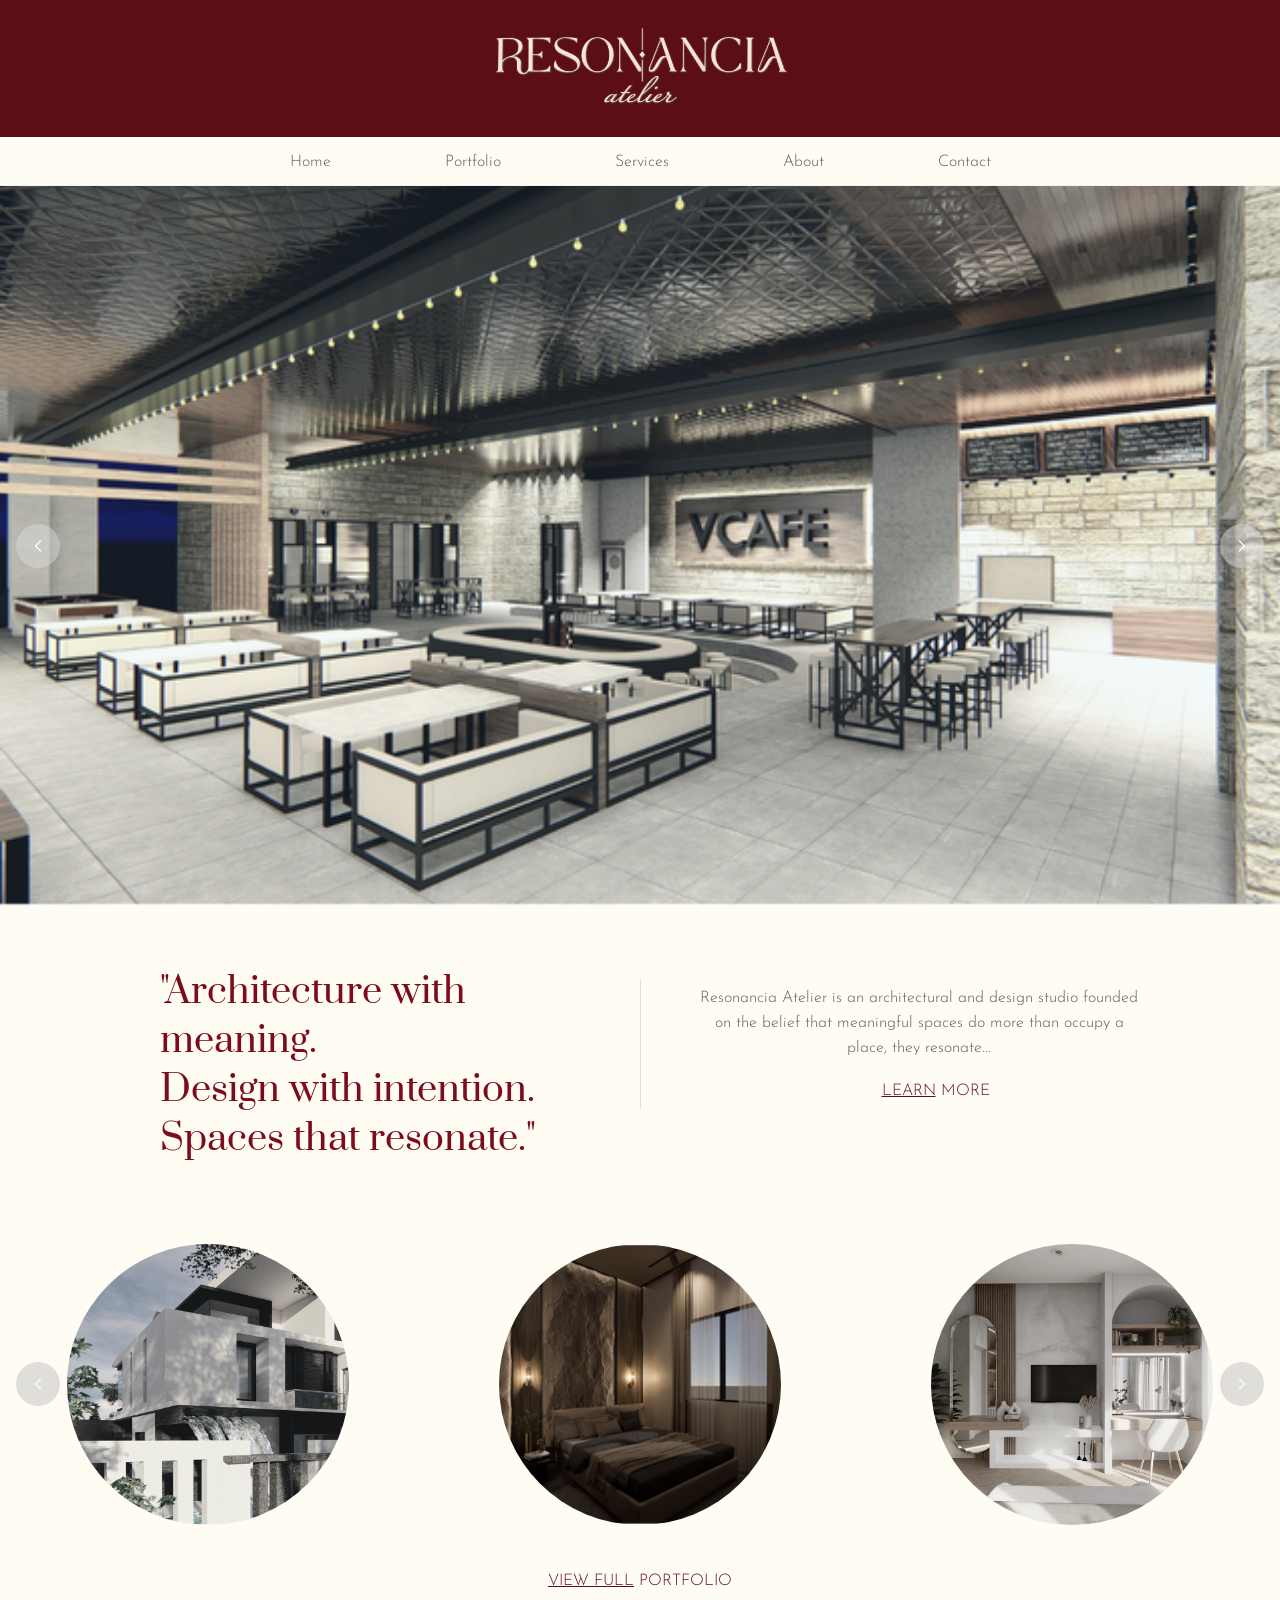
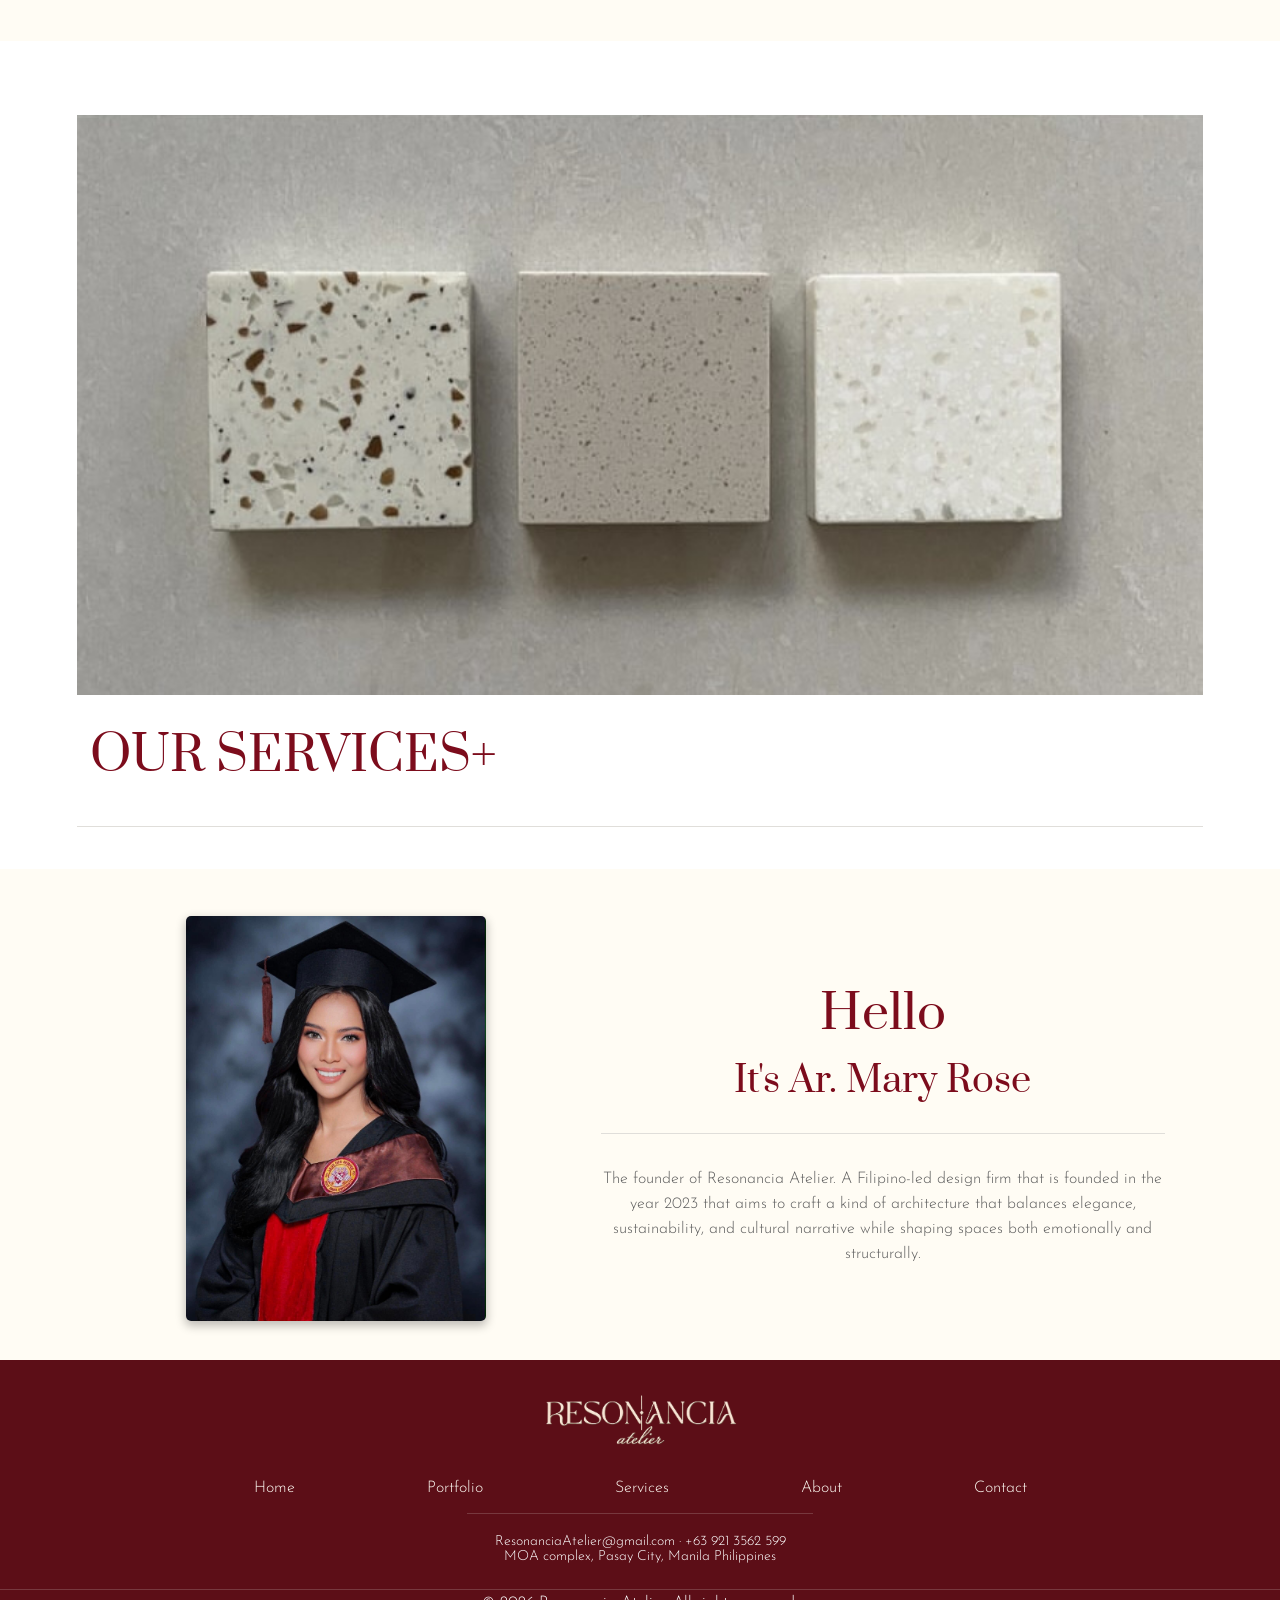
==== commit 934f6ceb: "Fixed minor mispelling" ====
--- a/index.html
+++ b/index.html
@@ -7,6 +7,10 @@
     <link rel="preconnect" href="https://fonts.gstatic.com" crossorigin>
     <link href="https://fonts.googleapis.com/css2?family=Josefin+Sans:ital,wght@0,100..700;1,100..700&family=Prata&display=swap" rel="stylesheet">
     <link rel="stylesheet" href="css/styles.css">
+    <link rel="apple-touch-icon" sizes="180x180" href="img/favicon_io/apple-touch-icon.png">
+    <link rel="icon" type="image/png" sizes="32x32" href="img/favicon_io/favicon-32x32.png">
+    <link rel="icon" type="image/png" sizes="16x16" href="img/favicon_io/favicon-16x16.png">
+    <link rel="manifest" href="img/favicon_io/site.webmanifest">
     <title>Resonancia Atelier</title>
   </head>
   <body>
@@ -166,7 +170,7 @@
           <span class="siteFooter__dot"> · </span>
           <a href="tel:+639213562599">+63 921 3562 599</a>
         </p>
-        <p class="siteFooter__location">MOA complex, Pasay City, Manila Philipines</p>
+        <p class="siteFooter__location">MOA complex, Pasay City, Manila Philippines</p>
       </address>
 
       <div class="siteFooter__divider2"></div>
--- a/css/styles.css
+++ b/css/styles.css
@@ -1,5 +1,4 @@
-  /* local email connecting */
-  /* another local email connection test */
+
   :root {
     --Primary-Default: #5C0E17;
     --primary-light-hover: #7C0C1C;
@@ -1506,6 +1505,11 @@
 
 .aboutMissionVision {
   background-image: url("../img/aboutBannerMobile.png");
+  background-size: cover;
+  background-position: center;
+  background-repeat: no-repeat;
+  width: 100%;
+  min-height: 375px;
   aspect-ratio: 28/25;
   padding-top: 46px;
   padding-bottom: 46px;
@@ -2581,3 +2585,133 @@
     margin-right: 15px;
   }
 }
+
+/* Print media query */
+@media print {
+  @page {
+    size: A4;
+    margin: 2cm;
+  }
+
+  html,
+  body {
+    width: auto;
+    margin: 0;
+    padding: 0;
+    font-size: 11pt;
+    line-height: 1.5;
+  }
+
+  *,
+  *::before,
+  *::after {
+    box-shadow: none !important;
+    text-shadow: none !important;
+  }
+
+  * {
+    background: transparent !important;
+    color: #000 !important;
+  }
+
+  h1,
+  h2,
+  h3,
+  h4 {
+    color: #5c0f18 !important;
+  }
+
+  nav,
+  .nav,
+  [class*="hamburger"],
+  [class*="toggle"],
+  [class*="arrow"],
+  [class*="progress"],
+  button,
+  input[type="submit"],
+  video,
+  iframe,
+  .ctaBanner {
+    display: none !important;
+  }
+
+  .missionVision__bg,
+  .banner__bg {
+    display: none !important;
+  }
+
+  section,
+  article,
+  figure,
+  .service,
+  .service__inner {
+    height: auto !important;
+    min-height: 0 !important;
+    overflow: visible !important;
+  }
+
+  .service,
+  .service__inner,
+  .service--reverse {
+    display: block !important;
+  }
+
+  .portfolioGallery {
+    display: block !important;
+  }
+
+  .mainPortfolio,
+  .mainPortfolio * {
+    transform: none !important;
+    overflow: visible !important;
+    scroll-snap-type: none !important;
+  }
+
+  img {
+    max-width: 100% !important;
+    height: auto !important;
+    break-inside: avoid;
+    print-color-adjust: exact;
+    -webkit-print-color-adjust: exact;
+  }
+
+  h1,
+  h2,
+  h3,
+  h4 {
+    break-after: avoid;
+    page-break-after: avoid;
+  }
+
+  figure,
+  .service,
+  .project__details,
+  .project__features,
+  blockquote {
+    break-inside: avoid;
+    page-break-inside: avoid;
+  }
+
+  p,
+  li {
+    orphans: 3;
+    widows: 3;
+  }
+
+  a {
+    text-decoration: underline;
+  }
+
+  a[href^="http"]::after {
+    content: " (" attr(href) ")";
+    font-size: 9pt;
+    word-break: break-all;
+  }
+
+  footer {
+    margin-top: 1.5cm;
+    padding-top: 0.5cm;
+    border-top: 1px solid #000;
+    break-inside: avoid;
+  }
+}
